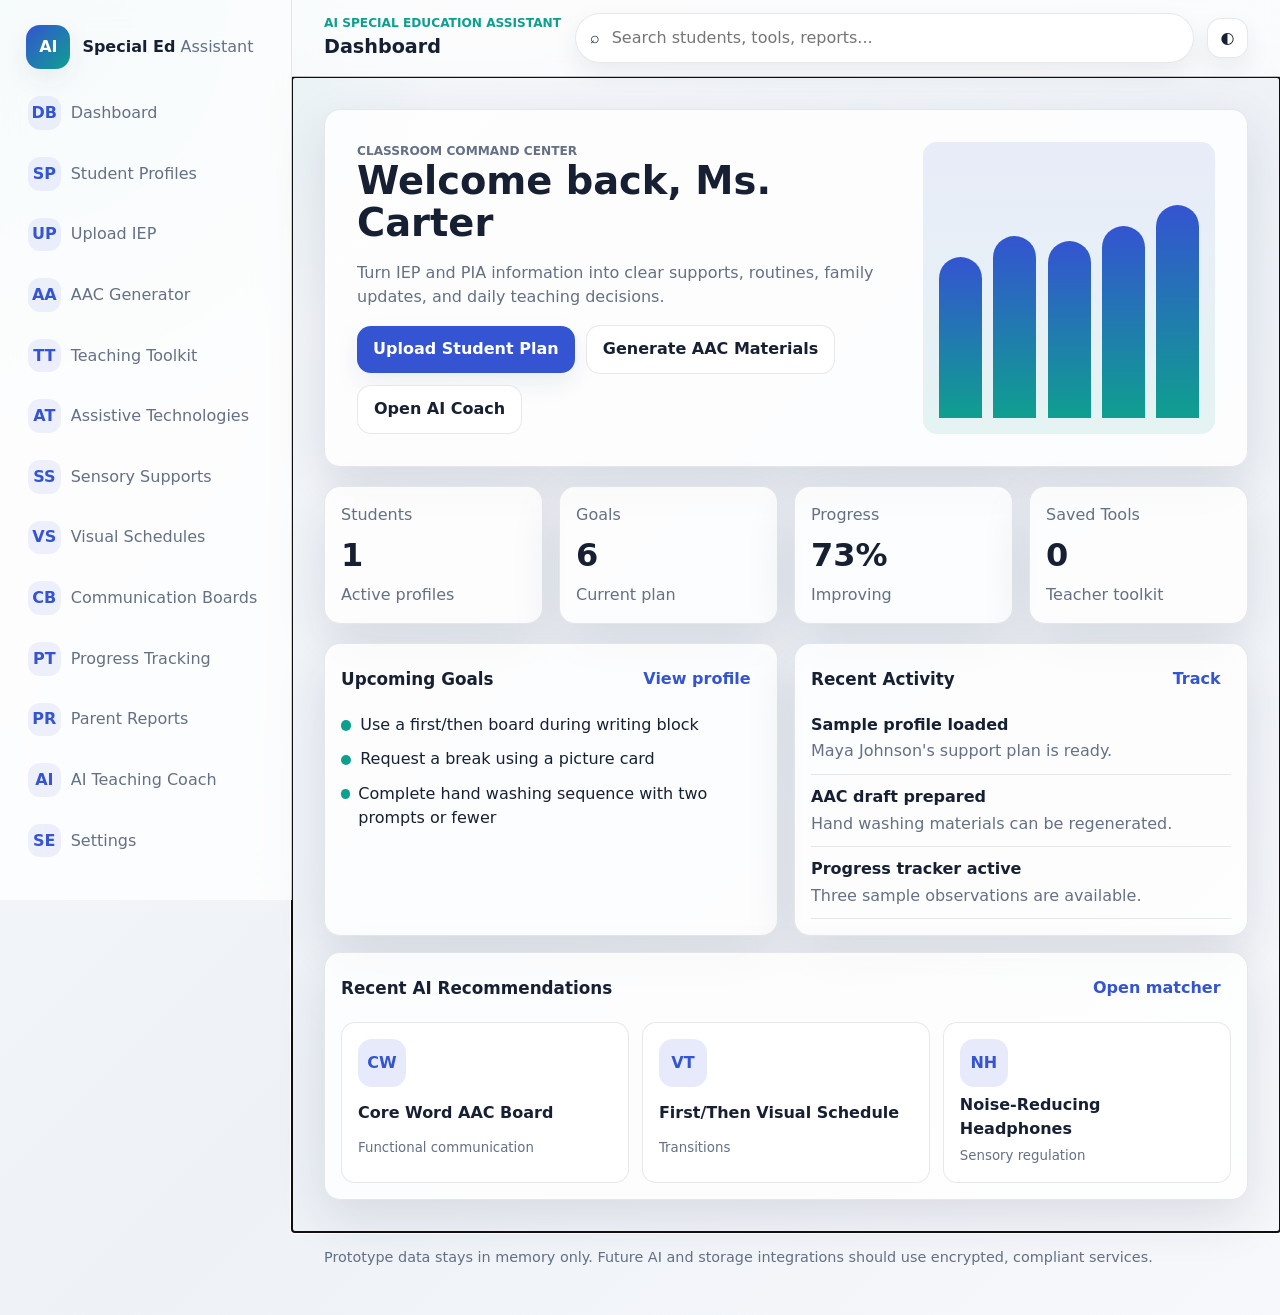
==== index.html @ 8500d297 "Add AI special education assistant app" ====
<!doctype html>
<html lang="en">
  <head>
    <meta charset="UTF-8" />
    <meta name="viewport" content="width=device-width, initial-scale=1.0" />
    <meta name="description" content="AI-powered special education planning assistant for IEP, AAC, progress, and parent reports." />
    <title>AI Special Education Assistant</title>
    <link rel="stylesheet" href="css/style.css" />
  </head>
  <body>
    <a class="skip-link" href="#mainContent">Skip to content</a>
    <div class="app-shell">
      <aside class="sidebar" id="sidebar" aria-label="Main navigation">
        <div class="sidebar-brand">
          <div class="brand-mark">AI</div>
          <div>
            <strong>Special Ed</strong>
            <span>Assistant</span>
          </div>
        </div>
        <nav class="nav-list" id="navList"></nav>
      </aside>

      <div class="workspace">
        <header class="topbar" role="banner">
          <button class="icon-button menu-toggle" data-action="toggle-sidebar" aria-label="Toggle navigation">☰</button>
          <div class="brand-mark small" aria-hidden="true">AI</div>
          <div class="title-block">
            <p class="eyebrow">AI Special Education Assistant</p>
            <h1 id="pageTitle">Dashboard</h1>
          </div>
          <label class="search-shell" for="globalSearch">
            <span aria-hidden="true">⌕</span>
            <input id="globalSearch" type="search" placeholder="Search students, tools, reports..." autocomplete="off" />
          </label>
          <button class="icon-button" data-action="toggle-theme" aria-label="Toggle dark mode">◐</button>
        </header>

        <main id="mainContent" tabindex="-1">
          <div id="searchResults" class="search-results hidden" role="region" aria-live="polite"></div>
          <section id="viewRoot" class="view-root" aria-live="polite"></section>
        </main>

        <footer class="app-footer">
          <p>Prototype data stays in memory only. Future AI and storage integrations should use encrypted, compliant services.</p>
        </footer>
      </div>
    </div>

    <div class="toast-region" id="toastRegion" aria-live="polite" aria-atomic="true"></div>
    <div class="modal-backdrop hidden" id="modalBackdrop" role="presentation">
      <section class="modal" role="dialog" aria-modal="true" aria-labelledby="modalTitle">
        <button class="icon-button modal-close" data-action="close-modal" aria-label="Close modal">×</button>
        <p class="eyebrow" id="modalEyebrow">Details</p>
        <h2 id="modalTitle">Details</h2>
        <div id="modalBody"></div>
      </section>
    </div>

    <template id="loadingTemplate">
      <div class="loading-state">
        <span class="spinner" aria-hidden="true"></span>
        <strong>Reviewing the plan...</strong>
        <p>Extracting goals, supports, and classroom recommendations.</p>
      </div>
    </template>

    <script type="module" src="js/app.js"></script>
  </body>
</html>
---- css/style.css ----
:root {
  color-scheme: light;
  --bg: #f7f8fb;
  --surface: rgba(255, 255, 255, 0.82);
  --surface-strong: #ffffff;
  --text: #172033;
  --muted: #647084;
  --line: rgba(23, 32, 51, 0.1);
  --primary: #3454d1;
  --primary-strong: #253ba8;
  --accent: #0f9f8f;
  --warning: #b56a00;
  --success: #178253;
  --shadow: 0 18px 50px rgba(31, 45, 75, 0.12);
  --shadow-soft: 0 10px 24px rgba(31, 45, 75, 0.08);
  --radius: 16px;
  --font-scale: 1;
}

[data-theme="dark"] {
  color-scheme: dark;
  --bg: #10131a;
  --surface: rgba(27, 32, 43, 0.78);
  --surface-strong: #191f2a;
  --text: #f4f7fb;
  --muted: #a9b3c5;
  --line: rgba(255, 255, 255, 0.12);
  --primary: #8da2ff;
  --primary-strong: #b8c4ff;
  --accent: #47d2bd;
  --warning: #ffc266;
  --success: #6fe0a7;
  --shadow: 0 18px 50px rgba(0, 0, 0, 0.36);
  --shadow-soft: 0 10px 24px rgba(0, 0, 0, 0.28);
}

* {
  box-sizing: border-box;
}

html {
  scroll-behavior: smooth;
}

body {
  margin: 0;
  background:
    radial-gradient(circle at top left, rgba(15, 159, 143, 0.14), transparent 28rem),
    linear-gradient(135deg, var(--bg), #eef2f7 55%, var(--bg));
  color: var(--text);
  font-family: Inter, ui-sans-serif, system-ui, -apple-system, BlinkMacSystemFont, "Segoe UI", sans-serif;
  font-size: calc(16px * var(--font-scale));
  line-height: 1.5;
  min-height: 100vh;
}

[data-theme="dark"] body,
body[data-theme="dark"] {
  background:
    radial-gradient(circle at top left, rgba(71, 210, 189, 0.12), transparent 28rem),
    linear-gradient(135deg, #10131a, #171c25 58%, #0f1218);
}

button,
input,
select,
textarea {
  font: inherit;
}

button {
  cursor: pointer;
}

button:focus-visible,
input:focus-visible,
select:focus-visible,
textarea:focus-visible,
a:focus-visible {
  outline: 3px solid color-mix(in srgb, var(--primary) 55%, white);
  outline-offset: 3px;
}

.skip-link {
  position: fixed;
  left: 1rem;
  top: -5rem;
  z-index: 1000;
  background: var(--surface-strong);
  color: var(--text);
  padding: 0.7rem 1rem;
  border-radius: 999px;
}

.skip-link:focus {
  top: 1rem;
}

.app-shell {
  display: grid;
  grid-template-columns: 292px minmax(0, 1fr);
  min-height: 100vh;
}

.sidebar {
  position: sticky;
  top: 0;
  height: 100vh;
  padding: 1rem;
  border-right: 1px solid var(--line);
  background: color-mix(in srgb, var(--surface-strong) 78%, transparent);
  backdrop-filter: blur(18px);
  overflow-y: auto;
}

.sidebar-brand,
.topbar,
.card-header,
.filter-grid,
.profile-top,
.hero-actions,
.toolbar,
.row,
.form-row,
.mood-picker,
.report-actions {
  display: flex;
  align-items: center;
}

.sidebar-brand {
  gap: 0.75rem;
  padding: 0.55rem 0.65rem 1rem;
}

.sidebar-brand span,
.activity-list span,
.tool-card small,
.mini-tool small {
  color: var(--muted);
}

.brand-mark {
  display: grid;
  place-items: center;
  width: 2.75rem;
  height: 2.75rem;
  border-radius: 14px;
  background: linear-gradient(135deg, var(--primary), var(--accent));
  color: #fff;
  font-weight: 800;
  box-shadow: var(--shadow-soft);
}

.brand-mark.small {
  display: none;
}

.nav-list {
  display: grid;
  gap: 0.25rem;
}

.nav-button {
  display: grid;
  grid-template-columns: 2.1rem 1fr;
  align-items: center;
  gap: 0.6rem;
  width: 100%;
  border: 0;
  border-radius: 14px;
  padding: 0.72rem;
  color: var(--muted);
  background: transparent;
  text-align: left;
  transition: 180ms ease;
}

.nav-button span:first-child {
  display: grid;
  place-items: center;
  width: 2.1rem;
  height: 2.1rem;
  border-radius: 12px;
  background: color-mix(in srgb, var(--primary) 8%, transparent);
  color: var(--primary);
  font-weight: 800;
}

.nav-button:hover,
.nav-button.active {
  background: color-mix(in srgb, var(--primary) 10%, transparent);
  color: var(--text);
}

.workspace {
  min-width: 0;
}

.topbar {
  position: sticky;
  top: 0;
  z-index: 10;
  gap: 0.85rem;
  min-height: 76px;
  padding: 0.8rem clamp(1rem, 3vw, 2rem);
  background: color-mix(in srgb, var(--surface) 85%, transparent);
  border-bottom: 1px solid var(--line);
  backdrop-filter: blur(18px);
}

.title-block {
  min-width: 12rem;
}

.eyebrow {
  margin: 0;
  color: var(--accent);
  font-size: 0.76rem;
  font-weight: 800;
  text-transform: uppercase;
  letter-spacing: 0;
}

h1,
h2,
h3,
p {
  overflow-wrap: anywhere;
}

h1 {
  margin: 0;
  font-size: 1.2rem;
}

h2 {
  margin: 0 0 0.55rem;
  font-size: clamp(1.75rem, 3vw, 2.75rem);
  line-height: 1.1;
}

h3 {
  margin: 0;
  font-size: 1.05rem;
}

.search-shell {
  flex: 1;
  display: grid;
  grid-template-columns: auto 1fr;
  align-items: center;
  gap: 0.6rem;
  min-width: 12rem;
  max-width: 48rem;
  padding: 0.7rem 0.9rem;
  border: 1px solid var(--line);
  border-radius: 999px;
  background: var(--surface-strong);
  box-shadow: var(--shadow-soft);
}

.search-shell input {
  border: 0;
  outline: 0;
  background: transparent;
  color: var(--text);
  min-width: 0;
}

.icon-button {
  display: grid;
  place-items: center;
  width: 2.55rem;
  height: 2.55rem;
  border: 1px solid var(--line);
  border-radius: 14px;
  background: var(--surface-strong);
  color: var(--text);
  box-shadow: var(--shadow-soft);
}

.menu-toggle {
  display: none;
}

main {
  padding: clamp(1rem, 3vw, 2rem);
}

.view-root {
  display: grid;
  gap: 1.2rem;
}

.hero-panel,
.glass-card,
.stat-card,
.tool-card,
.profile-card,
.material-card,
.chat-shell,
.settings-panel,
.search-results,
.modal {
  border: 1px solid var(--line);
  border-radius: var(--radius);
  background: var(--surface);
  box-shadow: var(--shadow);
  backdrop-filter: blur(16px);
}

.hero-panel {
  display: grid;
  grid-template-columns: minmax(0, 1.5fr) minmax(16rem, 0.8fr);
  gap: 1.2rem;
  padding: clamp(1.25rem, 3vw, 2rem);
}

.hero-panel p {
  max-width: 60ch;
  color: var(--muted);
}

.hero-actions,
.toolbar,
.report-actions {
  flex-wrap: wrap;
  gap: 0.7rem;
}

.primary-button,
.secondary-button,
.text-button,
.danger-button {
  border: 0;
  border-radius: 14px;
  padding: 0.72rem 1rem;
  font-weight: 800;
  transition: transform 180ms ease, box-shadow 180ms ease, background 180ms ease;
}

.primary-button {
  background: var(--primary);
  color: #fff;
  box-shadow: var(--shadow-soft);
}

.secondary-button {
  border: 1px solid var(--line);
  background: var(--surface-strong);
  color: var(--text);
}

.text-button {
  padding: 0.45rem 0.65rem;
  background: transparent;
  color: var(--primary);
}

.danger-button {
  background: #fff0f0;
  color: #a32020;
}

.primary-button:hover,
.secondary-button:hover,
.text-button:hover,
.danger-button:hover,
.tool-card:hover,
.profile-card:hover,
.mini-tool:hover {
  transform: translateY(-2px);
}

.weekly-chart {
  display: flex;
  align-items: end;
  gap: 0.7rem;
  min-height: 12rem;
  padding: 1rem;
  border-radius: 14px;
  background: linear-gradient(180deg, color-mix(in srgb, var(--primary) 10%, transparent), color-mix(in srgb, var(--accent) 10%, transparent));
}

.weekly-chart span {
  flex: 1;
  min-width: 1.6rem;
  border-radius: 999px 999px 8px 8px;
  background: linear-gradient(180deg, var(--primary), var(--accent));
  animation: rise 700ms ease both;
}

.stats-grid,
.dashboard-grid,
.profile-grid,
.tools-grid,
.materials-grid,
.settings-grid {
  display: grid;
  gap: 1rem;
}

.stats-grid {
  grid-template-columns: repeat(4, minmax(0, 1fr));
}

.dashboard-grid {
  grid-template-columns: repeat(2, minmax(0, 1fr));
}

.wide-card {
  grid-column: 1 / -1;
}

.stat-card,
.glass-card,
.tool-card,
.profile-card,
.material-card,
.settings-panel {
  padding: 1rem;
}

.stat-card p,
.stat-card span {
  margin: 0;
  color: var(--muted);
}

.stat-card strong {
  display: block;
  margin: 0.25rem 0;
  font-size: 2rem;
}

.card-header {
  justify-content: space-between;
  gap: 1rem;
  margin-bottom: 0.9rem;
}

.clean-list,
.activity-list {
  display: grid;
  gap: 0.65rem;
  padding: 0;
  margin: 0;
  list-style: none;
}

.clean-list li {
  display: flex;
  gap: 0.55rem;
  align-items: flex-start;
}

.status-dot {
  width: 0.65rem;
  height: 0.65rem;
  border-radius: 999px;
  margin-top: 0.45rem;
  background: var(--accent);
}

.activity-list li {
  display: grid;
  gap: 0.15rem;
  padding-bottom: 0.65rem;
  border-bottom: 1px solid var(--line);
}

.recommendation-row {
  display: grid;
  grid-template-columns: repeat(3, minmax(0, 1fr));
  gap: 0.8rem;
}

.mini-tool {
  display: grid;
  gap: 0.35rem;
  min-height: 8.5rem;
  border: 1px solid var(--line);
  border-radius: 14px;
  padding: 1rem;
  background: var(--surface-strong);
  color: var(--text);
  text-align: left;
  transition: 180ms ease;
}

.mini-tool span,
.tool-image {
  display: grid;
  place-items: center;
  width: 3rem;
  height: 3rem;
  border-radius: 14px;
  background: color-mix(in srgb, var(--primary) 12%, transparent);
  color: var(--primary);
  font-weight: 900;
}

.profile-top {
  gap: 1rem;
  align-items: flex-start;
}

.avatar {
  display: grid;
  place-items: center;
  width: 5.5rem;
  aspect-ratio: 1;
  flex: 0 0 auto;
  border-radius: 22px;
  color: #fff;
  font-size: 2rem;
  font-weight: 900;
}

.profile-grid {
  grid-template-columns: repeat(3, minmax(0, 1fr));
}

.profile-card {
  min-height: 10rem;
}

.timeline {
  display: grid;
  gap: 0.8rem;
  position: relative;
}

.timeline-item {
  display: grid;
  grid-template-columns: 1rem 1fr;
  gap: 0.8rem;
}

.timeline-item::before {
  content: "";
  width: 0.8rem;
  height: 0.8rem;
  margin-top: 0.35rem;
  border-radius: 50%;
  background: var(--primary);
}

.upload-zone {
  display: grid;
  place-items: center;
  min-height: 13rem;
  border: 2px dashed color-mix(in srgb, var(--primary) 38%, var(--line));
  border-radius: var(--radius);
  background: color-mix(in srgb, var(--primary) 6%, transparent);
  text-align: center;
  padding: 1.5rem;
  transition: 180ms ease;
}

.upload-zone.drag-over {
  background: color-mix(in srgb, var(--accent) 14%, transparent);
  transform: scale(1.01);
}

.form-grid,
.filter-grid {
  display: grid;
  grid-template-columns: repeat(3, minmax(0, 1fr));
  gap: 0.8rem;
}

.field {
  display: grid;
  gap: 0.35rem;
}

.field span,
.field label {
  color: var(--muted);
  font-size: 0.88rem;
  font-weight: 700;
}

.field input,
.field select,
.field textarea {
  width: 100%;
  border: 1px solid var(--line);
  border-radius: 14px;
  padding: 0.75rem 0.85rem;
  background: var(--surface-strong);
  color: var(--text);
}

textarea {
  min-height: 9rem;
  resize: vertical;
}

.tools-grid {
  grid-template-columns: repeat(3, minmax(0, 1fr));
}

.tool-card {
  display: grid;
  gap: 0.8rem;
  transition: 180ms ease;
}

.tool-meta,
.badge-row {
  display: flex;
  flex-wrap: wrap;
  gap: 0.45rem;
}

.badge {
  display: inline-flex;
  align-items: center;
  min-height: 1.8rem;
  border-radius: 999px;
  padding: 0.25rem 0.6rem;
  background: color-mix(in srgb, var(--accent) 12%, transparent);
  color: var(--text);
  font-size: 0.82rem;
  font-weight: 800;
}

.materials-grid {
  grid-template-columns: repeat(2, minmax(0, 1fr));
}

.material-card {
  display: grid;
  gap: 0.7rem;
}

.board-grid {
  display: grid;
  grid-template-columns: repeat(3, 1fr);
  gap: 0.55rem;
}

.board-cell {
  display: grid;
  place-items: center;
  min-height: 4rem;
  border: 1px solid var(--line);
  border-radius: 14px;
  background: var(--surface-strong);
  text-align: center;
  font-weight: 800;
}

.chat-shell {
  display: grid;
  grid-template-rows: auto minmax(22rem, 52vh) auto;
  overflow: hidden;
}

.suggestions {
  display: flex;
  gap: 0.55rem;
  flex-wrap: wrap;
  padding: 1rem;
  border-bottom: 1px solid var(--line);
}

.chat-log {
  display: grid;
  align-content: start;
  gap: 1rem;
  padding: 1rem;
  overflow-y: auto;
}

.message {
  display: grid;
  grid-template-columns: 2.4rem minmax(0, 1fr);
  gap: 0.7rem;
  max-width: 74ch;
}

.message.teacher {
  justify-self: end;
}

.message-bubble {
  padding: 0.85rem 1rem;
  border-radius: 16px;
  background: var(--surface-strong);
  border: 1px solid var(--line);
}

.message.teacher .message-bubble {
  background: var(--primary);
  color: #fff;
}

.message time {
  display: block;
  margin-top: 0.35rem;
  color: var(--muted);
  font-size: 0.75rem;
}

.chat-form {
  display: grid;
  grid-template-columns: 1fr auto;
  gap: 0.7rem;
  padding: 1rem;
  border-top: 1px solid var(--line);
}

.progress-layout {
  display: grid;
  grid-template-columns: minmax(19rem, 0.8fr) minmax(0, 1.2fr);
  gap: 1rem;
}

.slider-row {
  display: grid;
  grid-template-columns: 1fr auto;
  align-items: center;
  gap: 0.7rem;
}

.slider-row output {
  min-width: 3rem;
  text-align: right;
  font-weight: 800;
}

.mood-picker {
  gap: 0.45rem;
  flex-wrap: wrap;
}

.mood-button {
  border: 1px solid var(--line);
  border-radius: 999px;
  padding: 0.5rem 0.7rem;
  background: var(--surface-strong);
  color: var(--text);
}

.mood-button.active {
  background: var(--primary);
  color: #fff;
}

.progress-bar {
  height: 0.85rem;
  border-radius: 999px;
  background: color-mix(in srgb, var(--muted) 18%, transparent);
  overflow: hidden;
}

.progress-bar span {
  display: block;
  height: 100%;
  border-radius: inherit;
  background: linear-gradient(90deg, var(--primary), var(--accent));
}

.settings-grid {
  grid-template-columns: repeat(2, minmax(0, 1fr));
}

.toggle {
  display: flex;
  align-items: center;
  justify-content: space-between;
  gap: 1rem;
}

.toggle input {
  width: 1.25rem;
  height: 1.25rem;
}

.search-results {
  position: sticky;
  top: 88px;
  z-index: 9;
  display: grid;
  gap: 0.5rem;
  margin-bottom: 1rem;
  padding: 1rem;
}

.search-result {
  border: 1px solid var(--line);
  border-radius: 14px;
  padding: 0.7rem;
  background: var(--surface-strong);
  color: var(--text);
  text-align: left;
}

.modal-backdrop {
  position: fixed;
  inset: 0;
  z-index: 50;
  display: grid;
  place-items: center;
  padding: 1rem;
  background: rgba(10, 14, 22, 0.52);
}

.modal {
  width: min(46rem, 100%);
  max-height: min(84vh, 48rem);
  overflow-y: auto;
  padding: 1.25rem;
  position: relative;
}

.modal-close {
  position: absolute;
  right: 1rem;
  top: 1rem;
}

.toast-region {
  position: fixed;
  right: 1rem;
  bottom: 1rem;
  z-index: 70;
  display: grid;
  gap: 0.6rem;
}

.toast {
  padding: 0.8rem 1rem;
  border-radius: 14px;
  background: var(--surface-strong);
  border: 1px solid var(--line);
  box-shadow: var(--shadow);
}

.loading-state {
  display: grid;
  place-items: center;
  gap: 0.65rem;
  min-height: 16rem;
  text-align: center;
}

.spinner {
  width: 3rem;
  height: 3rem;
  border-radius: 50%;
  border: 4px solid color-mix(in srgb, var(--primary) 20%, transparent);
  border-top-color: var(--primary);
  animation: spin 800ms linear infinite;
}

.hidden {
  display: none !important;
}

.fade-in {
  animation: fadeIn 320ms ease both;
}

.slide-up {
  animation: slideUp 360ms ease both;
}

.app-footer {
  padding: 0 2rem 2rem;
  color: var(--muted);
  font-size: 0.9rem;
}

@keyframes spin {
  to {
    transform: rotate(360deg);
  }
}

@keyframes fadeIn {
  from {
    opacity: 0;
  }
}

@keyframes slideUp {
  from {
    opacity: 0;
    transform: translateY(14px);
  }
}

@keyframes rise {
  from {
    height: 10%;
  }
}

@media (max-width: 1100px) {
  .app-shell {
    grid-template-columns: 1fr;
  }

  .sidebar {
    position: fixed;
    inset: 0 auto 0 0;
    z-index: 40;
    width: min(88vw, 292px);
    transform: translateX(-104%);
    transition: 220ms ease;
  }

  .sidebar.open {
    transform: translateX(0);
  }

  .menu-toggle,
  .brand-mark.small {
    display: grid;
  }

  .stats-grid,
  .tools-grid,
  .profile-grid,
  .progress-layout,
  .settings-grid {
    grid-template-columns: repeat(2, minmax(0, 1fr));
  }
}

@media (max-width: 760px) {
  .topbar {
    display: grid;
    grid-template-columns: auto auto 1fr auto;
  }

  .search-shell {
    grid-column: 1 / -1;
    max-width: none;
  }

  .hero-panel,
  .dashboard-grid,
  .stats-grid,
  .recommendation-row,
  .profile-grid,
  .tools-grid,
  .materials-grid,
  .form-grid,
  .filter-grid,
  .progress-layout,
  .settings-grid {
    grid-template-columns: 1fr;
  }

  .chat-form {
    grid-template-columns: 1fr;
  }
}
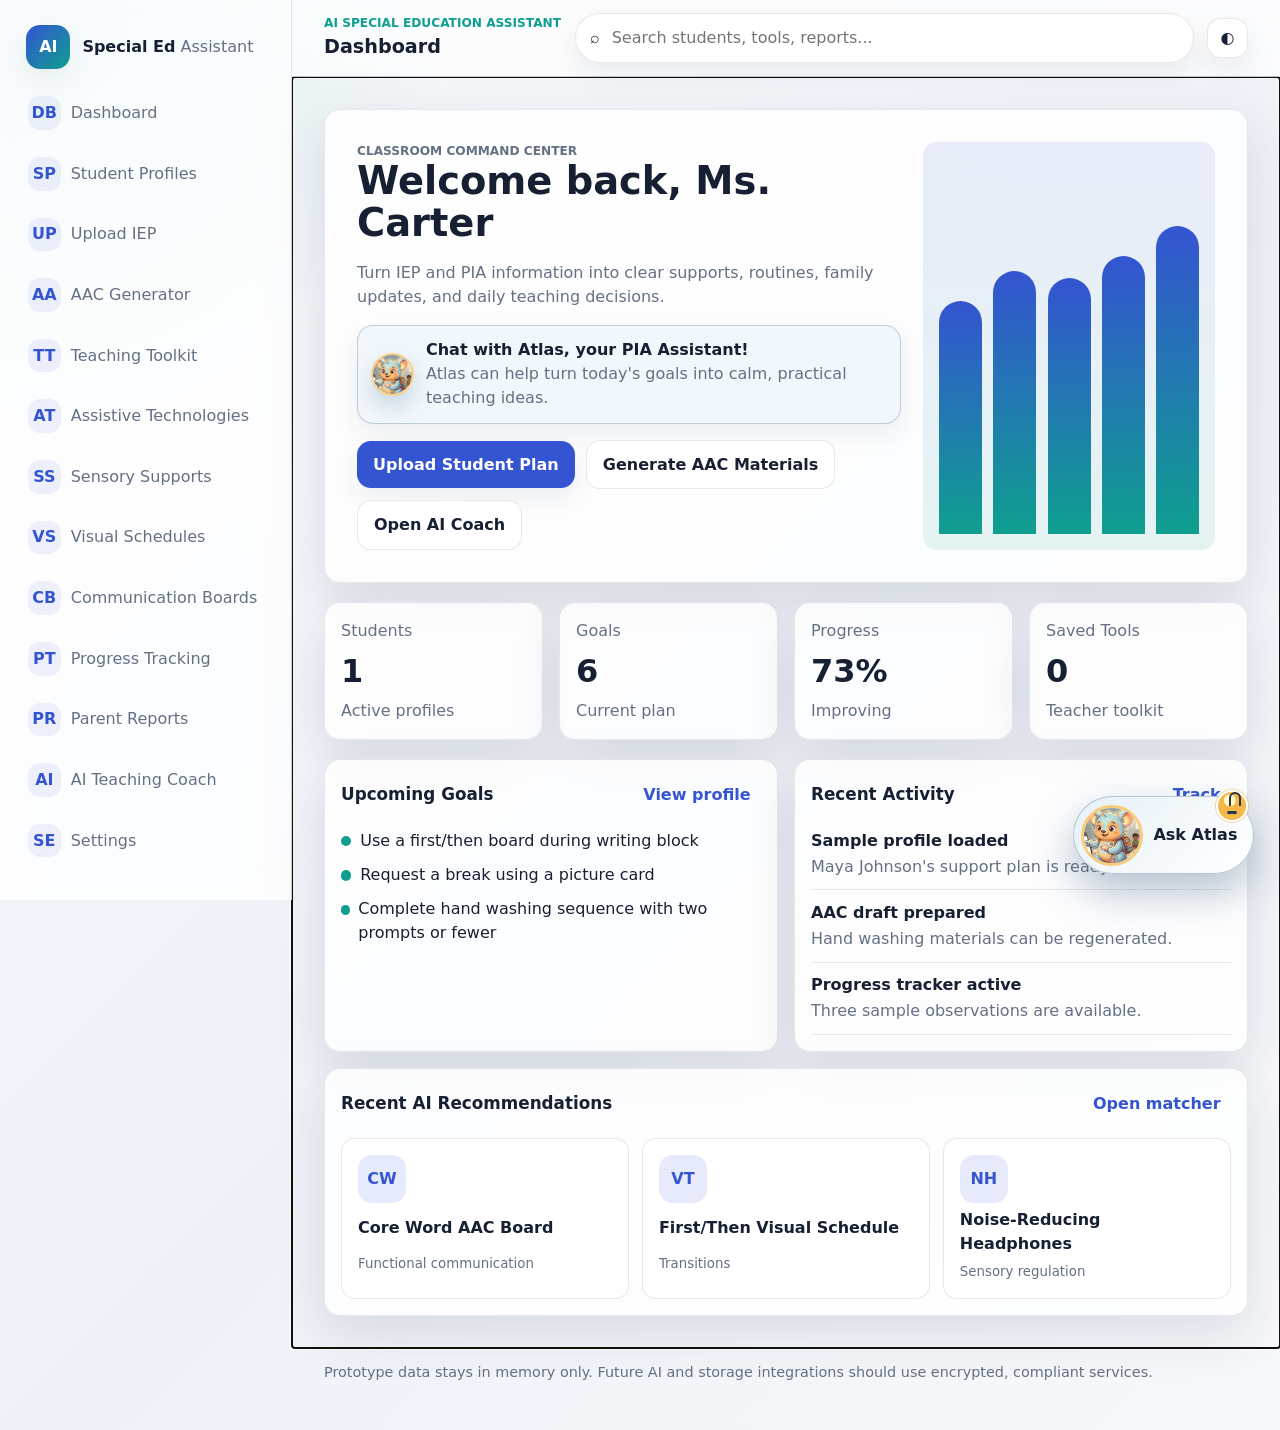
==== commit b3e6dce0: "Add floating Atlas chatbot launcher" ====
--- a/index.html
+++ b/index.html
@@ -47,6 +47,12 @@
       </div>
     </div>
 
+    <button class="atlas-launcher" data-route="coach" aria-label="Open Atlas AI chatbot">
+      <img src="assets/images/atlas-mascot-thumb.png" alt="" />
+      <span>Ask Atlas</span>
+      <span class="atlas-launcher-light" aria-hidden="true">idea</span>
+    </button>
+
     <div class="toast-region" id="toastRegion" aria-live="polite" aria-atomic="true"></div>
     <div class="modal-backdrop hidden" id="modalBackdrop" role="presentation">
       <section class="modal" role="dialog" aria-modal="true" aria-labelledby="modalTitle">
--- a/css/style.css
+++ b/css/style.css
@@ -9,6 +9,11 @@
   --primary: #3454d1;
   --primary-strong: #253ba8;
   --accent: #0f9f8f;
+  --atlas-blue: #b9d5e8;
+  --atlas-blue-strong: #5f8fb0;
+  --atlas-peach: #f6b27d;
+  --atlas-gold: #f5b84b;
+  --atlas-ink: #26384a;
   --warning: #b56a00;
   --success: #178253;
   --shadow: 0 18px 50px rgba(31, 45, 75, 0.12);
@@ -28,6 +33,11 @@
   --primary: #8da2ff;
   --primary-strong: #b8c4ff;
   --accent: #47d2bd;
+  --atlas-blue: #8fb4d0;
+  --atlas-blue-strong: #c5def0;
+  --atlas-peach: #ffc08e;
+  --atlas-gold: #ffd36b;
+  --atlas-ink: #172033;
   --warning: #ffc266;
   --success: #6fe0a7;
   --shadow: 0 18px 50px rgba(0, 0, 0, 0.36);
@@ -329,6 +339,29 @@
   gap: 0.7rem;
 }
 
+.atlas-dashboard-callout {
+  display: grid;
+  grid-template-columns: auto minmax(0, 1fr);
+  align-items: center;
+  gap: 0.75rem;
+  width: min(100%, 34rem);
+  margin: 1rem 0;
+  padding: 0.8rem;
+  border: 1px solid color-mix(in srgb, var(--atlas-blue-strong) 25%, var(--line));
+  border-radius: 16px;
+  background: color-mix(in srgb, var(--atlas-blue) 18%, var(--surface-strong));
+  box-shadow: var(--shadow-soft);
+}
+
+.atlas-dashboard-callout strong,
+.atlas-dashboard-callout span {
+  display: block;
+}
+
+.atlas-dashboard-callout span {
+  color: var(--muted);
+}
+
 .primary-button,
 .secondary-button,
 .text-button,
@@ -656,8 +689,31 @@
 
 .chat-shell {
   display: grid;
-  grid-template-rows: auto minmax(22rem, 52vh) auto;
+  grid-template-rows: auto auto minmax(22rem, 52vh) auto;
   overflow: hidden;
+}
+
+.atlas-welcome {
+  display: grid;
+  grid-template-columns: auto minmax(0, 1fr);
+  gap: 1rem;
+  align-items: center;
+  padding: 1rem;
+  border-bottom: 1px solid color-mix(in srgb, var(--atlas-blue-strong) 24%, var(--line));
+  background:
+    linear-gradient(135deg, color-mix(in srgb, var(--atlas-blue) 34%, transparent), transparent 58%),
+    color-mix(in srgb, var(--surface-strong) 76%, transparent);
+}
+
+.atlas-welcome h2 {
+  margin-bottom: 0.25rem;
+  font-size: clamp(1.45rem, 2.4vw, 2.1rem);
+}
+
+.atlas-welcome p:last-child {
+  margin: 0;
+  max-width: 68ch;
+  color: var(--muted);
 }
 
 .suggestions {
@@ -665,7 +721,8 @@
   gap: 0.55rem;
   flex-wrap: wrap;
   padding: 1rem;
-  border-bottom: 1px solid var(--line);
+  border-bottom: 1px solid color-mix(in srgb, var(--atlas-blue-strong) 20%, var(--line));
+  background: color-mix(in srgb, var(--atlas-blue) 7%, transparent);
 }
 
 .chat-log {
@@ -694,6 +751,13 @@
   border: 1px solid var(--line);
 }
 
+.atlas-bubble {
+  background:
+    linear-gradient(135deg, color-mix(in srgb, var(--atlas-blue) 26%, var(--surface-strong)), var(--surface-strong));
+  border-color: color-mix(in srgb, var(--atlas-blue-strong) 30%, var(--line));
+  box-shadow: 0 10px 24px color-mix(in srgb, var(--atlas-blue-strong) 14%, transparent);
+}
+
 .message.teacher .message-bubble {
   background: var(--primary);
   color: #fff;
@@ -704,6 +768,41 @@
   margin-top: 0.35rem;
   color: var(--muted);
   font-size: 0.75rem;
+}
+
+.message.teacher time {
+  color: rgba(255, 255, 255, 0.78);
+}
+
+.teacher-avatar {
+  width: 2.4rem;
+  border-radius: 12px;
+  background: var(--primary);
+}
+
+.atlas-avatar {
+  position: relative;
+  display: grid;
+  place-items: center;
+  width: 2.7rem;
+  aspect-ratio: 1;
+  flex: 0 0 auto;
+  border-radius: 50%;
+  background: color-mix(in srgb, var(--atlas-blue) 28%, var(--surface-strong));
+  border: 2px solid color-mix(in srgb, var(--atlas-gold) 64%, var(--surface-strong));
+  box-shadow: 0 0.65rem 1.3rem color-mix(in srgb, var(--atlas-blue-strong) 30%, transparent);
+  overflow: hidden;
+}
+
+.atlas-avatar-large {
+  width: clamp(4.4rem, 9vw, 6.4rem);
+}
+
+.atlas-avatar img {
+  width: 100%;
+  height: 100%;
+  object-fit: cover;
+  object-position: 52% 34%;
 }
 
 .chat-form {
@@ -831,6 +930,80 @@
   z-index: 70;
   display: grid;
   gap: 0.6rem;
+}
+
+.atlas-launcher {
+  position: fixed;
+  right: clamp(1rem, 3vw, 1.6rem);
+  bottom: clamp(1rem, 3vw, 1.6rem);
+  z-index: 65;
+  display: grid;
+  grid-template-columns: auto auto;
+  align-items: center;
+  gap: 0.65rem;
+  min-height: 4.75rem;
+  max-width: min(19rem, calc(100vw - 2rem));
+  border: 1px solid color-mix(in srgb, var(--atlas-blue-strong) 34%, var(--line));
+  border-radius: 999px;
+  padding: 0.45rem 1rem 0.45rem 0.45rem;
+  background:
+    linear-gradient(135deg, color-mix(in srgb, var(--atlas-blue) 34%, white), var(--surface-strong));
+  color: var(--text);
+  box-shadow: 0 18px 42px color-mix(in srgb, var(--atlas-blue-strong) 24%, rgba(31, 45, 75, 0.2));
+  transition: transform 180ms ease, box-shadow 180ms ease;
+}
+
+.atlas-launcher:hover {
+  transform: translateY(-4px) scale(1.01);
+  box-shadow: 0 24px 54px color-mix(in srgb, var(--atlas-blue-strong) 32%, rgba(31, 45, 75, 0.24));
+}
+
+.atlas-launcher img {
+  width: 3.85rem;
+  aspect-ratio: 1;
+  border-radius: 50%;
+  object-fit: cover;
+  object-position: 52% 38%;
+  border: 3px solid color-mix(in srgb, var(--atlas-gold) 72%, white);
+}
+
+.atlas-launcher span:not(.atlas-launcher-light) {
+  font-weight: 900;
+  white-space: nowrap;
+}
+
+.atlas-launcher-light {
+  position: absolute;
+  right: 0.35rem;
+  top: -0.45rem;
+  display: grid;
+  place-items: center;
+  width: 2rem;
+  height: 2rem;
+  border-radius: 50%;
+  background: radial-gradient(circle at 42% 30%, #fff8c7 0 22%, var(--atlas-gold) 24% 100%);
+  color: transparent;
+  border: 2px solid var(--surface-strong);
+  box-shadow: 0 0 0 1px color-mix(in srgb, var(--atlas-gold) 55%, transparent);
+}
+
+.atlas-launcher-light::before {
+  content: "";
+  width: 0.55rem;
+  height: 0.75rem;
+  border: 2px solid var(--atlas-ink);
+  border-bottom: 0;
+  border-radius: 999px 999px 0 0;
+}
+
+.atlas-launcher-light::after {
+  content: "";
+  position: absolute;
+  bottom: 0.38rem;
+  width: 0.62rem;
+  height: 0.18rem;
+  border-radius: 999px;
+  background: var(--atlas-ink);
 }
 
 .toast {
@@ -961,4 +1134,24 @@
   .chat-form {
     grid-template-columns: 1fr;
   }
-}
+
+  .atlas-welcome,
+  .atlas-dashboard-callout {
+    grid-template-columns: 1fr;
+    text-align: left;
+  }
+
+  .atlas-launcher {
+    grid-template-columns: 1fr;
+    min-height: 4.25rem;
+    padding: 0.35rem;
+  }
+
+  .atlas-launcher span:not(.atlas-launcher-light) {
+    position: absolute;
+    width: 1px;
+    height: 1px;
+    overflow: hidden;
+    clip: rect(0 0 0 0);
+  }
+}
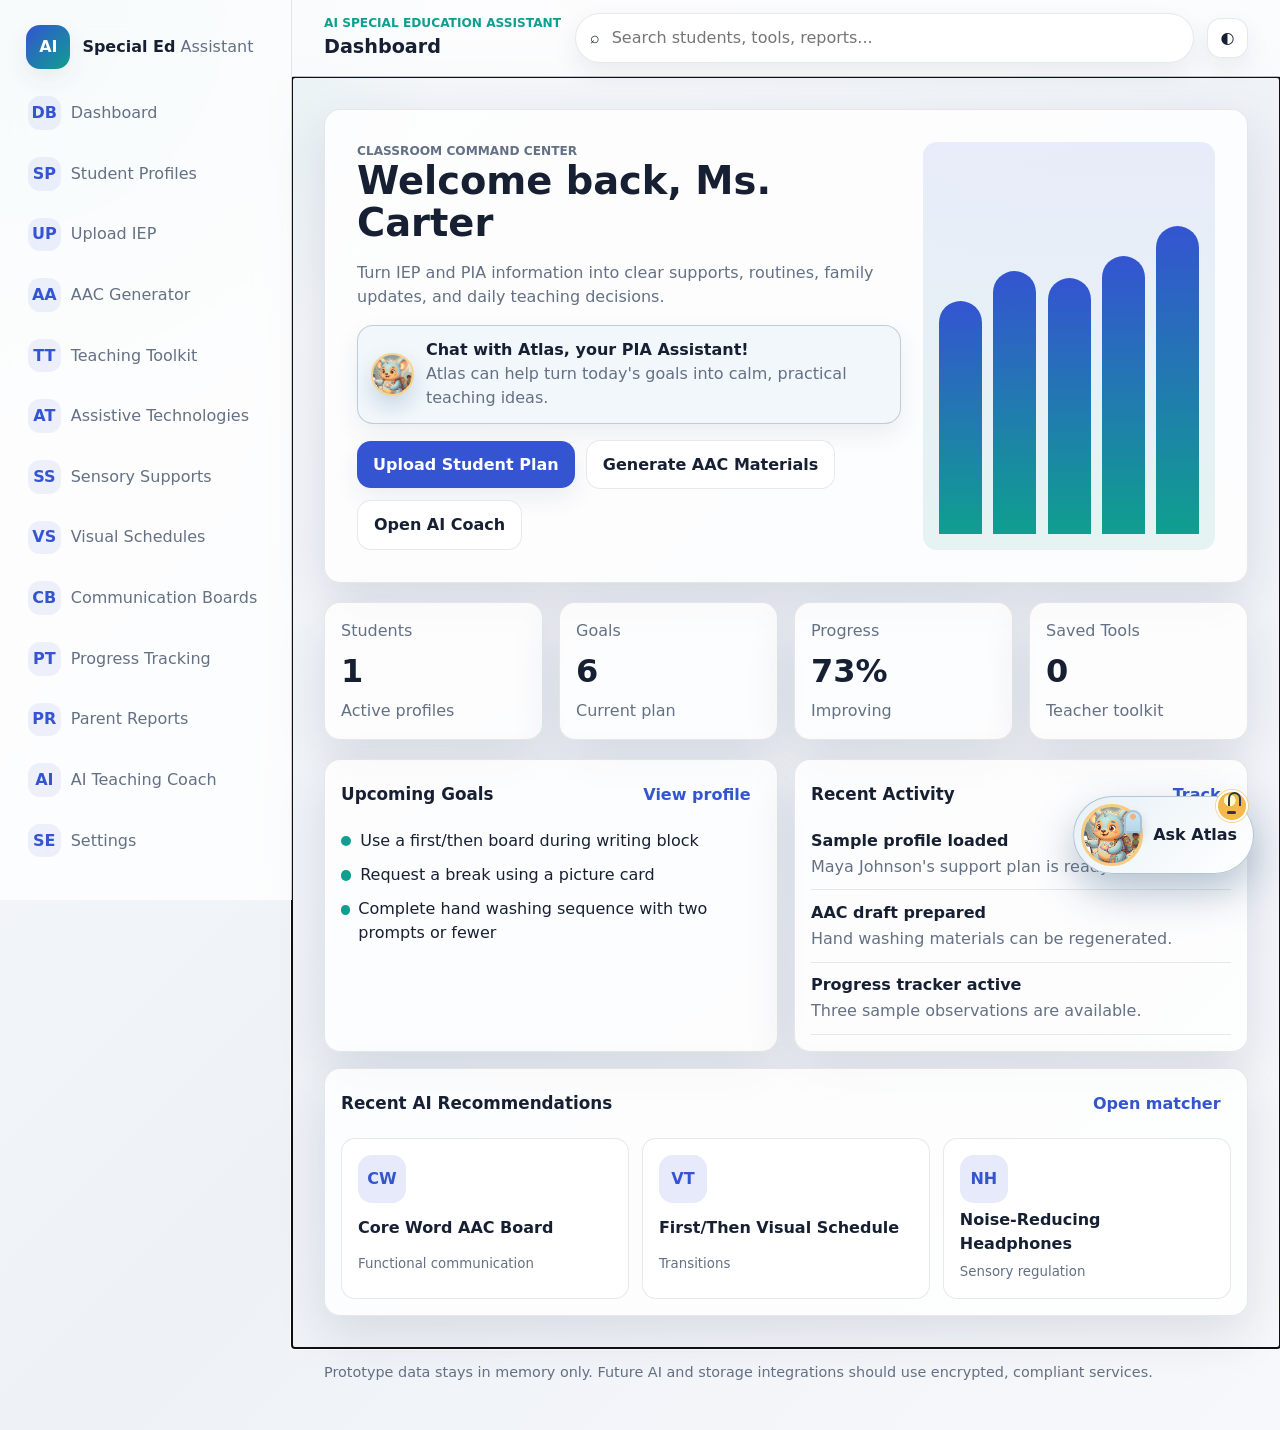
==== commit cf35d32e: "Animate Atlas chatbot launcher" ====
--- a/index.html
+++ b/index.html
@@ -49,6 +49,7 @@
 
     <button class="atlas-launcher" data-route="coach" aria-label="Open Atlas AI chatbot">
       <img src="assets/images/atlas-mascot-thumb.png" alt="" />
+      <span class="atlas-wave-paw" aria-hidden="true"></span>
       <span>Ask Atlas</span>
       <span class="atlas-launcher-light" aria-hidden="true">idea</span>
     </button>
--- a/css/style.css
+++ b/css/style.css
@@ -950,12 +950,23 @@
     linear-gradient(135deg, color-mix(in srgb, var(--atlas-blue) 34%, white), var(--surface-strong));
   color: var(--text);
   box-shadow: 0 18px 42px color-mix(in srgb, var(--atlas-blue-strong) 24%, rgba(31, 45, 75, 0.2));
-  transition: transform 180ms ease, box-shadow 180ms ease;
+  transform-origin: 82% 100%;
+  animation: atlasPopOut 680ms cubic-bezier(0.2, 1.35, 0.35, 1) both, atlasFloat 4.8s ease-in-out 900ms infinite;
+  transition: box-shadow 180ms ease, filter 180ms ease;
 }
 
 .atlas-launcher:hover {
-  transform: translateY(-4px) scale(1.01);
   box-shadow: 0 24px 54px color-mix(in srgb, var(--atlas-blue-strong) 32%, rgba(31, 45, 75, 0.24));
+  filter: saturate(1.05);
+  animation-play-state: paused;
+}
+
+.atlas-launcher:hover img {
+  animation: atlasExcited 850ms ease-in-out infinite;
+}
+
+.atlas-launcher:hover .atlas-wave-paw {
+  animation-duration: 650ms;
 }
 
 .atlas-launcher img {
@@ -965,11 +976,31 @@
   object-fit: cover;
   object-position: 52% 38%;
   border: 3px solid color-mix(in srgb, var(--atlas-gold) 72%, white);
-}
-
-.atlas-launcher span:not(.atlas-launcher-light) {
+  transform-origin: 50% 88%;
+  animation: atlasPeek 5.2s ease-in-out 1.1s infinite;
+  will-change: transform;
+}
+
+.atlas-launcher > span:not(.atlas-launcher-light):not(.atlas-wave-paw) {
   font-weight: 900;
   white-space: nowrap;
+}
+
+.atlas-wave-paw {
+  position: absolute;
+  left: 3.1rem;
+  top: 0.82rem;
+  width: 1.15rem;
+  height: 1.45rem;
+  border-radius: 999px 999px 0.75rem 0.75rem;
+  background:
+    radial-gradient(circle at 50% 24%, var(--atlas-peach) 0 18%, transparent 20%),
+    linear-gradient(180deg, #c8e8f4, var(--atlas-blue));
+  border: 2px solid color-mix(in srgb, var(--atlas-blue-strong) 54%, var(--surface-strong));
+  box-shadow: 0 0.3rem 0.7rem rgba(38, 56, 74, 0.16);
+  transform-origin: 50% 100%;
+  animation: atlasWave 2.2s ease-in-out 1.35s infinite;
+  pointer-events: none;
 }
 
 .atlas-launcher-light {
@@ -985,6 +1016,7 @@
   color: transparent;
   border: 2px solid var(--surface-strong);
   box-shadow: 0 0 0 1px color-mix(in srgb, var(--atlas-gold) 55%, transparent);
+  animation: atlasGlow 1.8s ease-in-out infinite;
 }
 
 .atlas-launcher-light::before {
@@ -1071,6 +1103,99 @@
 @keyframes rise {
   from {
     height: 10%;
+  }
+}
+
+@keyframes atlasPopOut {
+  0% {
+    opacity: 0;
+    transform: translateY(2rem) scale(0.68) rotate(10deg);
+  }
+  62% {
+    opacity: 1;
+    transform: translateY(-0.55rem) scale(1.08) rotate(-3deg);
+  }
+  100% {
+    opacity: 1;
+    transform: translateY(0) scale(1) rotate(0deg);
+  }
+}
+
+@keyframes atlasFloat {
+  0%,
+  100% {
+    transform: translateY(0) rotate(0deg);
+  }
+  45% {
+    transform: translateY(-0.38rem) rotate(-1deg);
+  }
+  72% {
+    transform: translateY(-0.15rem) rotate(1deg);
+  }
+}
+
+@keyframes atlasPeek {
+  0%,
+  72%,
+  100% {
+    transform: translateY(0) rotate(0deg) scale(1);
+  }
+  78% {
+    transform: translateY(-0.16rem) rotate(-4deg) scale(1.04);
+  }
+  86% {
+    transform: translateY(0) rotate(3deg) scale(1.02);
+  }
+}
+
+@keyframes atlasExcited {
+  0%,
+  100% {
+    transform: rotate(-2deg) scale(1.03);
+  }
+  50% {
+    transform: rotate(3deg) scale(1.08);
+  }
+}
+
+@keyframes atlasWave {
+  0%,
+  45%,
+  100% {
+    transform: rotate(-8deg) translateY(0);
+  }
+  55% {
+    transform: rotate(22deg) translateY(-0.08rem);
+  }
+  65% {
+    transform: rotate(-18deg) translateY(0);
+  }
+  75% {
+    transform: rotate(18deg) translateY(-0.06rem);
+  }
+}
+
+@keyframes atlasGlow {
+  0%,
+  100% {
+    box-shadow:
+      0 0 0 1px color-mix(in srgb, var(--atlas-gold) 55%, transparent),
+      0 0 0.4rem color-mix(in srgb, var(--atlas-gold) 40%, transparent);
+  }
+  50% {
+    box-shadow:
+      0 0 0 1px color-mix(in srgb, var(--atlas-gold) 55%, transparent),
+      0 0 1rem color-mix(in srgb, var(--atlas-gold) 72%, transparent);
+  }
+}
+
+@media (prefers-reduced-motion: reduce) {
+  *,
+  *::before,
+  *::after {
+    animation-duration: 0.01ms !important;
+    animation-iteration-count: 1 !important;
+    scroll-behavior: auto !important;
   }
 }
 
@@ -1147,7 +1272,7 @@
     padding: 0.35rem;
   }
 
-  .atlas-launcher span:not(.atlas-launcher-light) {
+  .atlas-launcher > span:not(.atlas-launcher-light):not(.atlas-wave-paw) {
     position: absolute;
     width: 1px;
     height: 1px;
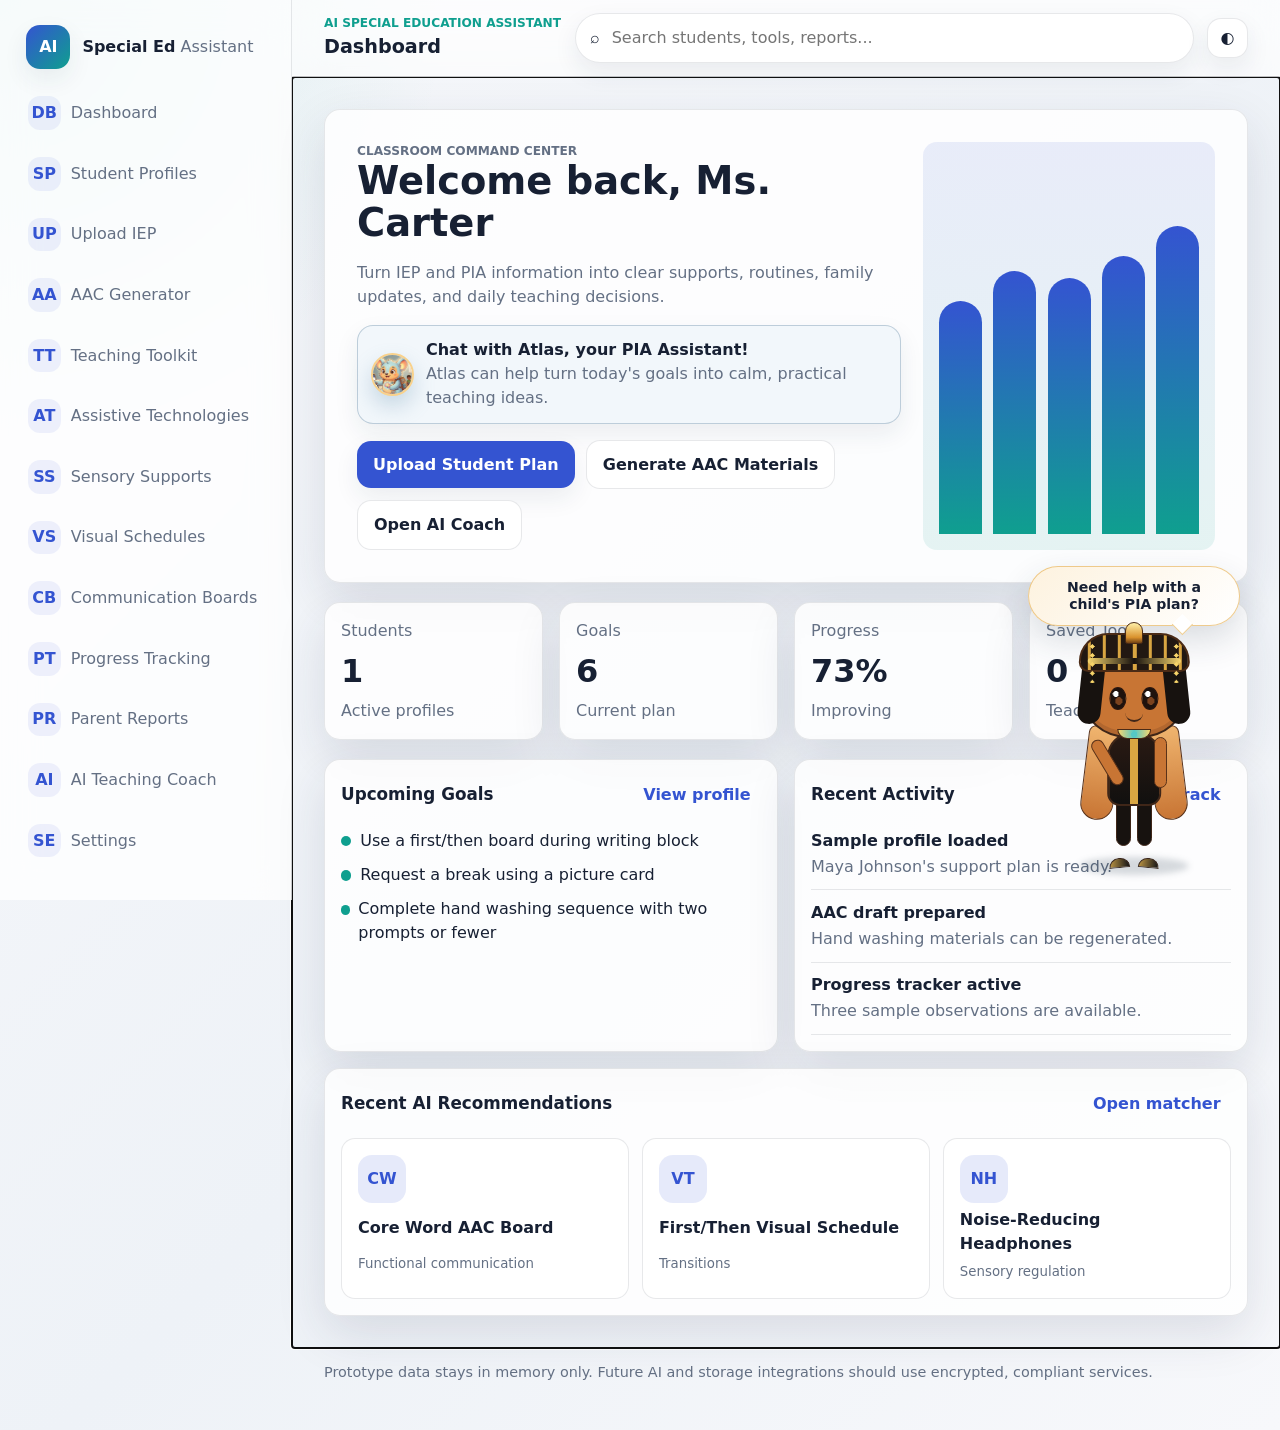
==== commit 29181ea2: "Refactor Atlas into animated standing guide" ====
--- a/index.html
+++ b/index.html
@@ -47,11 +47,35 @@
       </div>
     </div>
 
-    <button class="atlas-launcher" data-route="coach" aria-label="Open Atlas AI chatbot">
-      <img src="assets/images/atlas-mascot-thumb.png" alt="" />
-      <span class="atlas-wave-paw" aria-hidden="true"></span>
-      <span>Ask Atlas</span>
-      <span class="atlas-launcher-light" aria-hidden="true">idea</span>
+    <button class="atlas-guide-widget" data-route="coach" aria-label="Open Atlas AI chatbot">
+      <span class="atlas-speech">Need help with a child's PIA plan?</span>
+      <span class="atlas-stage" aria-hidden="true">
+        <span class="atlas-character">
+          <span class="atlas-cape atlas-cape-left"></span>
+          <span class="atlas-cape atlas-cape-right"></span>
+          <span class="atlas-head">
+            <span class="atlas-headdress">
+              <span class="atlas-crown"></span>
+              <span class="atlas-band"></span>
+              <span class="atlas-beads atlas-beads-left"></span>
+              <span class="atlas-beads atlas-beads-right"></span>
+            </span>
+            <span class="atlas-hair atlas-hair-left"></span>
+            <span class="atlas-hair atlas-hair-right"></span>
+            <span class="atlas-eye atlas-eye-left"></span>
+            <span class="atlas-eye atlas-eye-right"></span>
+            <span class="atlas-smile"></span>
+          </span>
+          <span class="atlas-necklace"></span>
+          <span class="atlas-body"></span>
+          <span class="atlas-arm atlas-arm-left"></span>
+          <span class="atlas-arm atlas-arm-right"></span>
+          <span class="atlas-leg atlas-leg-left"></span>
+          <span class="atlas-leg atlas-leg-right"></span>
+          <span class="atlas-foot atlas-foot-left"></span>
+          <span class="atlas-foot atlas-foot-right"></span>
+        </span>
+      </span>
     </button>
 
     <div class="toast-region" id="toastRegion" aria-live="polite" aria-atomic="true"></div>
--- a/css/style.css
+++ b/css/style.css
@@ -932,110 +932,320 @@
   gap: 0.6rem;
 }
 
-.atlas-launcher {
+.atlas-guide-widget {
   position: fixed;
-  right: clamp(1rem, 3vw, 1.6rem);
-  bottom: clamp(1rem, 3vw, 1.6rem);
+  right: clamp(0.75rem, 2.4vw, 1.6rem);
+  bottom: clamp(0.75rem, 2.4vw, 1.5rem);
   z-index: 65;
   display: grid;
-  grid-template-columns: auto auto;
-  align-items: center;
-  gap: 0.65rem;
-  min-height: 4.75rem;
-  max-width: min(19rem, calc(100vw - 2rem));
-  border: 1px solid color-mix(in srgb, var(--atlas-blue-strong) 34%, var(--line));
+  justify-items: center;
+  gap: 0.45rem;
+  width: min(15rem, calc(100vw - 1.5rem));
+  border: 0;
+  padding: 0;
+  background: transparent;
+  color: var(--text);
+  transform-origin: 70% 100%;
+  animation: atlasWidgetPop 720ms cubic-bezier(0.2, 1.35, 0.35, 1) both;
+}
+
+.atlas-guide-widget:hover .atlas-character {
+  filter: saturate(1.08);
+  animation-duration: 2.4s;
+}
+
+.atlas-guide-widget:hover .atlas-arm-right {
+  animation-duration: 900ms;
+}
+
+.atlas-speech {
+  position: relative;
+  max-width: 13.25rem;
+  padding: 0.75rem 0.9rem;
+  border: 1px solid color-mix(in srgb, var(--atlas-gold) 55%, var(--line));
   border-radius: 999px;
-  padding: 0.45rem 1rem 0.45rem 0.45rem;
   background:
-    linear-gradient(135deg, color-mix(in srgb, var(--atlas-blue) 34%, white), var(--surface-strong));
-  color: var(--text);
-  box-shadow: 0 18px 42px color-mix(in srgb, var(--atlas-blue-strong) 24%, rgba(31, 45, 75, 0.2));
-  transform-origin: 82% 100%;
-  animation: atlasPopOut 680ms cubic-bezier(0.2, 1.35, 0.35, 1) both, atlasFloat 4.8s ease-in-out 900ms infinite;
-  transition: box-shadow 180ms ease, filter 180ms ease;
-}
-
-.atlas-launcher:hover {
-  box-shadow: 0 24px 54px color-mix(in srgb, var(--atlas-blue-strong) 32%, rgba(31, 45, 75, 0.24));
-  filter: saturate(1.05);
-  animation-play-state: paused;
-}
-
-.atlas-launcher:hover img {
-  animation: atlasExcited 850ms ease-in-out infinite;
-}
-
-.atlas-launcher:hover .atlas-wave-paw {
-  animation-duration: 650ms;
-}
-
-.atlas-launcher img {
-  width: 3.85rem;
-  aspect-ratio: 1;
-  border-radius: 50%;
-  object-fit: cover;
-  object-position: 52% 38%;
-  border: 3px solid color-mix(in srgb, var(--atlas-gold) 72%, white);
-  transform-origin: 50% 88%;
-  animation: atlasPeek 5.2s ease-in-out 1.1s infinite;
-  will-change: transform;
-}
-
-.atlas-launcher > span:not(.atlas-launcher-light):not(.atlas-wave-paw) {
+    linear-gradient(135deg, color-mix(in srgb, var(--atlas-gold) 18%, var(--surface-strong)), var(--surface-strong));
+  box-shadow: 0 14px 34px rgba(38, 56, 74, 0.16);
+  font-size: 0.88rem;
   font-weight: 900;
-  white-space: nowrap;
-}
-
-.atlas-wave-paw {
-  position: absolute;
-  left: 3.1rem;
-  top: 0.82rem;
-  width: 1.15rem;
-  height: 1.45rem;
-  border-radius: 999px 999px 0.75rem 0.75rem;
-  background:
-    radial-gradient(circle at 50% 24%, var(--atlas-peach) 0 18%, transparent 20%),
-    linear-gradient(180deg, #c8e8f4, var(--atlas-blue));
-  border: 2px solid color-mix(in srgb, var(--atlas-blue-strong) 54%, var(--surface-strong));
-  box-shadow: 0 0.3rem 0.7rem rgba(38, 56, 74, 0.16);
-  transform-origin: 50% 100%;
-  animation: atlasWave 2.2s ease-in-out 1.35s infinite;
-  pointer-events: none;
-}
-
-.atlas-launcher-light {
-  position: absolute;
-  right: 0.35rem;
-  top: -0.45rem;
-  display: grid;
-  place-items: center;
-  width: 2rem;
-  height: 2rem;
-  border-radius: 50%;
-  background: radial-gradient(circle at 42% 30%, #fff8c7 0 22%, var(--atlas-gold) 24% 100%);
-  color: transparent;
-  border: 2px solid var(--surface-strong);
-  box-shadow: 0 0 0 1px color-mix(in srgb, var(--atlas-gold) 55%, transparent);
-  animation: atlasGlow 1.8s ease-in-out infinite;
-}
-
-.atlas-launcher-light::before {
-  content: "";
-  width: 0.55rem;
-  height: 0.75rem;
-  border: 2px solid var(--atlas-ink);
-  border-bottom: 0;
-  border-radius: 999px 999px 0 0;
-}
-
-.atlas-launcher-light::after {
+  line-height: 1.2;
+  text-align: center;
+  animation: atlasBubblePulse 2.9s ease-in-out infinite;
+}
+
+.atlas-speech::after {
   content: "";
   position: absolute;
-  bottom: 0.38rem;
-  width: 0.62rem;
-  height: 0.18rem;
+  right: 3.1rem;
+  bottom: -0.42rem;
+  width: 0.86rem;
+  height: 0.86rem;
+  border-right: 1px solid color-mix(in srgb, var(--atlas-gold) 55%, var(--line));
+  border-bottom: 1px solid color-mix(in srgb, var(--atlas-gold) 55%, var(--line));
+  background: var(--surface-strong);
+  transform: rotate(45deg);
+}
+
+.atlas-stage {
+  position: relative;
+  display: block;
+  width: 9.4rem;
+  height: 15.2rem;
+  border-radius: 999px 999px 2.6rem 2.6rem;
+}
+
+.atlas-stage::after {
+  content: "";
+  position: absolute;
+  left: 50%;
+  bottom: 0.1rem;
+  width: 6.8rem;
+  height: 1.1rem;
+  border-radius: 50%;
+  background: rgba(38, 56, 74, 0.18);
+  filter: blur(0.2rem);
+  transform: translateX(-50%);
+  animation: atlasShadow 4.6s ease-in-out infinite;
+}
+
+.atlas-character,
+.atlas-character span {
+  position: absolute;
+  display: block;
+}
+
+.atlas-character {
+  left: 50%;
+  bottom: 0.45rem;
+  width: 8.5rem;
+  height: 14.35rem;
+  transform: translateX(-50%);
+  transform-origin: 50% 92%;
+  animation: atlasIdle 4.6s ease-in-out infinite;
+}
+
+.atlas-head {
+  left: 50%;
+  top: 0.4rem;
+  width: 6.45rem;
+  height: 5.75rem;
+  border-radius: 48% 48% 44% 44%;
+  background:
+    radial-gradient(circle at 36% 56%, rgba(255, 195, 131, 0.55) 0 7%, transparent 8%),
+    radial-gradient(circle at 64% 56%, rgba(255, 195, 131, 0.55) 0 7%, transparent 8%),
+    #c87534;
+  border: 0.16rem solid #3f2618;
+  box-shadow: inset 0 -0.28rem 0 rgba(62, 36, 20, 0.16);
+  transform: translateX(-50%);
+  z-index: 8;
+}
+
+.atlas-hair {
+  top: 1.05rem;
+  width: 1.45rem;
+  height: 3.7rem;
+  border-radius: 0.35rem 0.35rem 1rem 1rem;
+  background: #17120f;
+  z-index: 7;
+}
+
+.atlas-hair-left {
+  left: -0.32rem;
+  transform: rotate(6deg);
+}
+
+.atlas-hair-right {
+  right: -0.32rem;
+  transform: rotate(-6deg);
+}
+
+.atlas-headdress {
+  left: 50%;
+  top: -0.95rem;
+  width: 6.95rem;
+  height: 2.45rem;
+  border-radius: 3rem 3rem 1rem 1rem;
+  background:
+    repeating-linear-gradient(90deg, #221812 0 0.42rem, #d9a642 0.42rem 0.62rem, #221812 0.62rem 0.95rem);
+  border: 0.14rem solid #4b2b16;
+  transform: translateX(-50%);
+  z-index: 12;
+}
+
+.atlas-crown {
+  left: 50%;
+  top: -0.78rem;
+  width: 1.1rem;
+  height: 1.38rem;
+  border-radius: 0.7rem 0.7rem 0.18rem 0.18rem;
+  background: linear-gradient(180deg, #fff0a8, #d9922d 72%, #724214);
+  border: 0.12rem solid #4b2b16;
+  transform: translateX(-50%);
+}
+
+.atlas-band {
+  left: 0.45rem;
+  right: 0.45rem;
+  bottom: 0.34rem;
+  height: 0.42rem;
   border-radius: 999px;
-  background: var(--atlas-ink);
+  background: linear-gradient(90deg, #f7d66e, #17120f, #f7d66e);
+}
+
+.atlas-beads {
+  top: 0.45rem;
+  width: 0.56rem;
+  height: 2.55rem;
+  border-radius: 999px;
+  background:
+    radial-gradient(circle, #f8d56a 0 32%, transparent 34%) 0 0 / 0.56rem 0.56rem;
+}
+
+.atlas-beads-left {
+  left: 0.45rem;
+}
+
+.atlas-beads-right {
+  right: 0.45rem;
+}
+
+.atlas-eye {
+  top: 2.45rem;
+  width: 1.1rem;
+  height: 1.45rem;
+  border-radius: 50%;
+  background:
+    radial-gradient(circle at 36% 28%, white 0 16%, transparent 17%),
+    radial-gradient(circle at 56% 62%, #7b421e 0 24%, #1f120d 25% 100%);
+  border: 0.08rem solid #2a160f;
+  z-index: 13;
+}
+
+.atlas-eye-left {
+  left: 1.55rem;
+}
+
+.atlas-eye-right {
+  right: 1.55rem;
+}
+
+.atlas-smile {
+  left: 50%;
+  top: 4.05rem;
+  width: 1.15rem;
+  height: 0.56rem;
+  border-bottom: 0.14rem solid #3f2618;
+  border-radius: 0 0 999px 999px;
+  transform: translateX(-50%);
+  z-index: 13;
+}
+
+.atlas-body {
+  left: 50%;
+  top: 5.85rem;
+  width: 3.35rem;
+  height: 4.55rem;
+  border-radius: 1.45rem 1.45rem 0.8rem 0.8rem;
+  background:
+    linear-gradient(90deg, transparent 0 42%, #d9a642 42% 58%, transparent 58% 100%),
+    linear-gradient(180deg, #2a1a13, #11100f);
+  border: 0.14rem solid #3f2618;
+  transform: translateX(-50%);
+  z-index: 5;
+}
+
+.atlas-necklace {
+  left: 50%;
+  top: 5.6rem;
+  width: 2.1rem;
+  height: 0.62rem;
+  border-radius: 0 0 999px 999px;
+  background:
+    radial-gradient(circle at 50% 55%, #55c8c5 0 18%, transparent 19%),
+    linear-gradient(90deg, #f7d66e, #55c8c5, #f7d66e);
+  border: 0.08rem solid #4b2b16;
+  transform: translateX(-50%);
+  z-index: 9;
+}
+
+.atlas-cape {
+  top: 5.4rem;
+  width: 2.05rem;
+  height: 5.9rem;
+  border-radius: 0.5rem 0.5rem 1.1rem 1.1rem;
+  background: linear-gradient(180deg, #f0b56f, #c87534);
+  border: 0.12rem solid #5a3219;
+  z-index: 2;
+}
+
+.atlas-cape-left {
+  left: 1.15rem;
+  transform: rotate(7deg);
+}
+
+.atlas-cape-right {
+  right: 1.15rem;
+  transform: rotate(-7deg);
+}
+
+.atlas-arm {
+  top: 6.1rem;
+  width: 0.8rem;
+  height: 3.2rem;
+  border-radius: 999px;
+  background: #c87534;
+  border: 0.11rem solid #5a3219;
+  z-index: 7;
+}
+
+.atlas-arm-left {
+  left: 2.2rem;
+  transform: rotate(-31deg);
+}
+
+.atlas-arm-right {
+  right: 2.2rem;
+  transform-origin: 50% 0.3rem;
+  animation: atlasWave 6s ease-in-out infinite;
+}
+
+.atlas-leg {
+  top: 9.75rem;
+  width: 0.92rem;
+  height: 3.15rem;
+  border-radius: 999px;
+  background: #17120f;
+  border: 0.1rem solid #3f2618;
+  z-index: 4;
+}
+
+.atlas-leg-left {
+  left: 3.12rem;
+}
+
+.atlas-leg-right {
+  right: 3.12rem;
+}
+
+.atlas-foot {
+  bottom: 0.05rem;
+  width: 1.32rem;
+  height: 0.64rem;
+  border-radius: 999px 999px 0.45rem 0.45rem;
+  background: linear-gradient(90deg, #d9a642, #15100d);
+  border: 0.1rem solid #3f2618;
+  z-index: 6;
+}
+
+.atlas-foot-left {
+  left: 2.68rem;
+  transform: rotate(-5deg);
+}
+
+.atlas-foot-right {
+  right: 2.68rem;
+  transform: rotate(5deg);
 }
 
 .toast {
@@ -1106,14 +1316,14 @@
   }
 }
 
-@keyframes atlasPopOut {
+@keyframes atlasWidgetPop {
   0% {
     opacity: 0;
-    transform: translateY(2rem) scale(0.68) rotate(10deg);
+    transform: translateY(2rem) scale(0.7) rotate(5deg);
   }
   62% {
     opacity: 1;
-    transform: translateY(-0.55rem) scale(1.08) rotate(-3deg);
+    transform: translateY(-0.55rem) scale(1.06) rotate(-2deg);
   }
   100% {
     opacity: 1;
@@ -1121,71 +1331,67 @@
   }
 }
 
-@keyframes atlasFloat {
+@keyframes atlasIdle {
   0%,
   100% {
-    transform: translateY(0) rotate(0deg);
-  }
-  45% {
-    transform: translateY(-0.38rem) rotate(-1deg);
-  }
-  72% {
-    transform: translateY(-0.15rem) rotate(1deg);
-  }
-}
-
-@keyframes atlasPeek {
-  0%,
-  72%,
-  100% {
-    transform: translateY(0) rotate(0deg) scale(1);
-  }
-  78% {
-    transform: translateY(-0.16rem) rotate(-4deg) scale(1.04);
-  }
-  86% {
-    transform: translateY(0) rotate(3deg) scale(1.02);
-  }
-}
-
-@keyframes atlasExcited {
+    transform: translateX(-50%) translateY(0) scaleY(1);
+  }
+  40% {
+    transform: translateX(-50%) translateY(-0.24rem) scaleY(1.018);
+  }
+  70% {
+    transform: translateX(-50%) translateY(-0.08rem) scaleY(0.992);
+  }
+}
+
+@keyframes atlasShadow {
   0%,
   100% {
-    transform: rotate(-2deg) scale(1.03);
-  }
-  50% {
-    transform: rotate(3deg) scale(1.08);
-  }
-}
-
-@keyframes atlasWave {
-  0%,
-  45%,
-  100% {
-    transform: rotate(-8deg) translateY(0);
-  }
-  55% {
-    transform: rotate(22deg) translateY(-0.08rem);
-  }
-  65% {
-    transform: rotate(-18deg) translateY(0);
-  }
-  75% {
-    transform: rotate(18deg) translateY(-0.06rem);
-  }
-}
-
-@keyframes atlasGlow {
+    opacity: 0.22;
+    transform: translateX(-50%) scaleX(1);
+  }
+  45% {
+    opacity: 0.13;
+    transform: translateX(-50%) scaleX(0.86);
+  }
+}
+
+@keyframes atlasBubblePulse {
   0%,
   100% {
     box-shadow:
-      0 0 0 1px color-mix(in srgb, var(--atlas-gold) 55%, transparent),
-      0 0 0.4rem color-mix(in srgb, var(--atlas-gold) 40%, transparent);
+      0 14px 34px rgba(38, 56, 74, 0.16),
+      0 0 0 0 color-mix(in srgb, var(--atlas-gold) 32%, transparent);
+    transform: scale(1);
   }
   50% {
     box-shadow:
-      0 0 0 1px color-mix(in srgb, var(--atlas-gold) 55%, transparent),
-      0 0 1rem color-mix(in srgb, var(--atlas-gold) 72%, transparent);
+      0 18px 42px rgba(38, 56, 74, 0.18),
+      0 0 0 0.45rem color-mix(in srgb, var(--atlas-gold) 13%, transparent);
+    transform: scale(1.025);
+  }
+}
+
+@keyframes atlasWave {
+  0%,
+  68%,
+  100% {
+    transform: rotate(28deg);
+  }
+  72% {
+    transform: rotate(-68deg) translateY(-0.35rem);
+  }
+  77% {
+    transform: rotate(-34deg) translateY(-0.12rem);
+  }
+  82% {
+    transform: rotate(-70deg) translateY(-0.35rem);
+  }
+  87% {
+    transform: rotate(-32deg) translateY(-0.1rem);
+  }
+  92% {
+    transform: rotate(-62deg) translateY(-0.28rem);
   }
 }
 
@@ -1266,17 +1472,20 @@
     text-align: left;
   }
 
-  .atlas-launcher {
-    grid-template-columns: 1fr;
-    min-height: 4.25rem;
-    padding: 0.35rem;
-  }
-
-  .atlas-launcher > span:not(.atlas-launcher-light):not(.atlas-wave-paw) {
-    position: absolute;
-    width: 1px;
-    height: 1px;
-    overflow: hidden;
-    clip: rect(0 0 0 0);
-  }
-}
+  .atlas-guide-widget {
+    width: 11.5rem;
+  }
+
+  .atlas-speech {
+    max-width: 10.5rem;
+    padding: 0.62rem 0.75rem;
+    font-size: 0.78rem;
+  }
+
+  .atlas-stage {
+    transform: scale(0.82);
+    transform-origin: 50% 100%;
+    margin-top: -1.6rem;
+    margin-bottom: -1.3rem;
+  }
+}
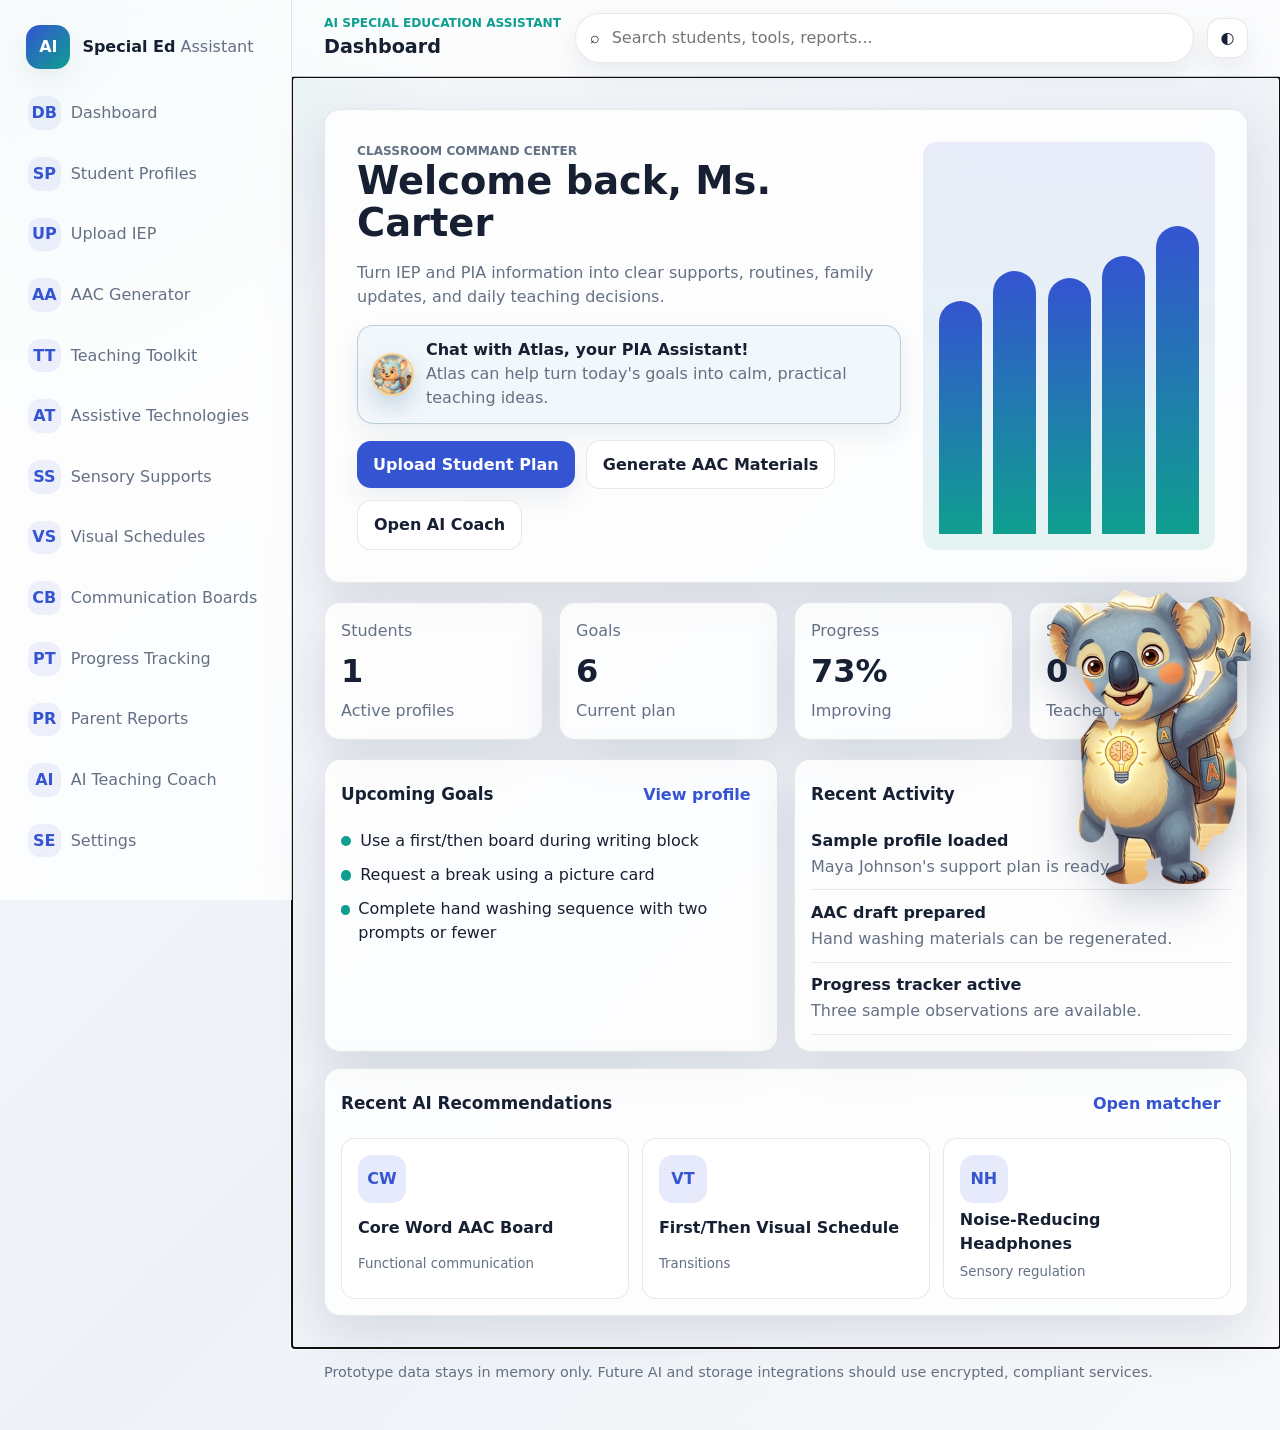
==== commit af6deab2: "Use reference Atlas cutout for chatbot widget" ====
--- a/index.html
+++ b/index.html
@@ -48,34 +48,7 @@
     </div>
 
     <button class="atlas-guide-widget" data-route="coach" aria-label="Open Atlas AI chatbot">
-      <span class="atlas-speech">Need help with a child's PIA plan?</span>
-      <span class="atlas-stage" aria-hidden="true">
-        <span class="atlas-character">
-          <span class="atlas-cape atlas-cape-left"></span>
-          <span class="atlas-cape atlas-cape-right"></span>
-          <span class="atlas-head">
-            <span class="atlas-headdress">
-              <span class="atlas-crown"></span>
-              <span class="atlas-band"></span>
-              <span class="atlas-beads atlas-beads-left"></span>
-              <span class="atlas-beads atlas-beads-right"></span>
-            </span>
-            <span class="atlas-hair atlas-hair-left"></span>
-            <span class="atlas-hair atlas-hair-right"></span>
-            <span class="atlas-eye atlas-eye-left"></span>
-            <span class="atlas-eye atlas-eye-right"></span>
-            <span class="atlas-smile"></span>
-          </span>
-          <span class="atlas-necklace"></span>
-          <span class="atlas-body"></span>
-          <span class="atlas-arm atlas-arm-left"></span>
-          <span class="atlas-arm atlas-arm-right"></span>
-          <span class="atlas-leg atlas-leg-left"></span>
-          <span class="atlas-leg atlas-leg-right"></span>
-          <span class="atlas-foot atlas-foot-left"></span>
-          <span class="atlas-foot atlas-foot-right"></span>
-        </span>
-      </span>
+      <img class="atlas-standing-image" src="assets/images/atlas-standing-widget.png" alt="Atlas, AI chatbot guide" />
     </button>
 
     <div class="toast-region" id="toastRegion" aria-live="polite" aria-atomic="true"></div>
--- a/css/style.css
+++ b/css/style.css
@@ -934,318 +934,28 @@
 
 .atlas-guide-widget {
   position: fixed;
-  right: clamp(0.75rem, 2.4vw, 1.6rem);
-  bottom: clamp(0.75rem, 2.4vw, 1.5rem);
+  right: clamp(0.5rem, 2vw, 1.35rem);
+  bottom: clamp(0.4rem, 1.8vw, 1rem);
   z-index: 65;
-  display: grid;
-  justify-items: center;
-  gap: 0.45rem;
-  width: min(15rem, calc(100vw - 1.5rem));
+  width: clamp(10.5rem, 18vw, 15rem);
   border: 0;
   padding: 0;
   background: transparent;
-  color: var(--text);
-  transform-origin: 70% 100%;
-  animation: atlasWidgetPop 720ms cubic-bezier(0.2, 1.35, 0.35, 1) both;
-}
-
-.atlas-guide-widget:hover .atlas-character {
-  filter: saturate(1.08);
-  animation-duration: 2.4s;
-}
-
-.atlas-guide-widget:hover .atlas-arm-right {
-  animation-duration: 900ms;
-}
-
-.atlas-speech {
-  position: relative;
-  max-width: 13.25rem;
-  padding: 0.75rem 0.9rem;
-  border: 1px solid color-mix(in srgb, var(--atlas-gold) 55%, var(--line));
-  border-radius: 999px;
-  background:
-    linear-gradient(135deg, color-mix(in srgb, var(--atlas-gold) 18%, var(--surface-strong)), var(--surface-strong));
-  box-shadow: 0 14px 34px rgba(38, 56, 74, 0.16);
-  font-size: 0.88rem;
-  font-weight: 900;
-  line-height: 1.2;
-  text-align: center;
-  animation: atlasBubblePulse 2.9s ease-in-out infinite;
-}
-
-.atlas-speech::after {
-  content: "";
-  position: absolute;
-  right: 3.1rem;
-  bottom: -0.42rem;
-  width: 0.86rem;
-  height: 0.86rem;
-  border-right: 1px solid color-mix(in srgb, var(--atlas-gold) 55%, var(--line));
-  border-bottom: 1px solid color-mix(in srgb, var(--atlas-gold) 55%, var(--line));
-  background: var(--surface-strong);
-  transform: rotate(45deg);
-}
-
-.atlas-stage {
-  position: relative;
+  filter: drop-shadow(0 1.2rem 1.35rem rgba(31, 45, 75, 0.28));
+  transform-origin: 50% 100%;
+  animation: atlasWidgetPop 620ms cubic-bezier(0.2, 1.35, 0.35, 1) both, atlasImageIdle 4.8s ease-in-out 900ms infinite;
+}
+
+.atlas-guide-widget:hover {
+  filter: drop-shadow(0 1.45rem 1.6rem rgba(31, 45, 75, 0.34)) saturate(1.08);
+}
+
+.atlas-standing-image {
   display: block;
-  width: 9.4rem;
-  height: 15.2rem;
-  border-radius: 999px 999px 2.6rem 2.6rem;
-}
-
-.atlas-stage::after {
-  content: "";
-  position: absolute;
-  left: 50%;
-  bottom: 0.1rem;
-  width: 6.8rem;
-  height: 1.1rem;
-  border-radius: 50%;
-  background: rgba(38, 56, 74, 0.18);
-  filter: blur(0.2rem);
-  transform: translateX(-50%);
-  animation: atlasShadow 4.6s ease-in-out infinite;
-}
-
-.atlas-character,
-.atlas-character span {
-  position: absolute;
-  display: block;
-}
-
-.atlas-character {
-  left: 50%;
-  bottom: 0.45rem;
-  width: 8.5rem;
-  height: 14.35rem;
-  transform: translateX(-50%);
-  transform-origin: 50% 92%;
-  animation: atlasIdle 4.6s ease-in-out infinite;
-}
-
-.atlas-head {
-  left: 50%;
-  top: 0.4rem;
-  width: 6.45rem;
-  height: 5.75rem;
-  border-radius: 48% 48% 44% 44%;
-  background:
-    radial-gradient(circle at 36% 56%, rgba(255, 195, 131, 0.55) 0 7%, transparent 8%),
-    radial-gradient(circle at 64% 56%, rgba(255, 195, 131, 0.55) 0 7%, transparent 8%),
-    #c87534;
-  border: 0.16rem solid #3f2618;
-  box-shadow: inset 0 -0.28rem 0 rgba(62, 36, 20, 0.16);
-  transform: translateX(-50%);
-  z-index: 8;
-}
-
-.atlas-hair {
-  top: 1.05rem;
-  width: 1.45rem;
-  height: 3.7rem;
-  border-radius: 0.35rem 0.35rem 1rem 1rem;
-  background: #17120f;
-  z-index: 7;
-}
-
-.atlas-hair-left {
-  left: -0.32rem;
-  transform: rotate(6deg);
-}
-
-.atlas-hair-right {
-  right: -0.32rem;
-  transform: rotate(-6deg);
-}
-
-.atlas-headdress {
-  left: 50%;
-  top: -0.95rem;
-  width: 6.95rem;
-  height: 2.45rem;
-  border-radius: 3rem 3rem 1rem 1rem;
-  background:
-    repeating-linear-gradient(90deg, #221812 0 0.42rem, #d9a642 0.42rem 0.62rem, #221812 0.62rem 0.95rem);
-  border: 0.14rem solid #4b2b16;
-  transform: translateX(-50%);
-  z-index: 12;
-}
-
-.atlas-crown {
-  left: 50%;
-  top: -0.78rem;
-  width: 1.1rem;
-  height: 1.38rem;
-  border-radius: 0.7rem 0.7rem 0.18rem 0.18rem;
-  background: linear-gradient(180deg, #fff0a8, #d9922d 72%, #724214);
-  border: 0.12rem solid #4b2b16;
-  transform: translateX(-50%);
-}
-
-.atlas-band {
-  left: 0.45rem;
-  right: 0.45rem;
-  bottom: 0.34rem;
-  height: 0.42rem;
-  border-radius: 999px;
-  background: linear-gradient(90deg, #f7d66e, #17120f, #f7d66e);
-}
-
-.atlas-beads {
-  top: 0.45rem;
-  width: 0.56rem;
-  height: 2.55rem;
-  border-radius: 999px;
-  background:
-    radial-gradient(circle, #f8d56a 0 32%, transparent 34%) 0 0 / 0.56rem 0.56rem;
-}
-
-.atlas-beads-left {
-  left: 0.45rem;
-}
-
-.atlas-beads-right {
-  right: 0.45rem;
-}
-
-.atlas-eye {
-  top: 2.45rem;
-  width: 1.1rem;
-  height: 1.45rem;
-  border-radius: 50%;
-  background:
-    radial-gradient(circle at 36% 28%, white 0 16%, transparent 17%),
-    radial-gradient(circle at 56% 62%, #7b421e 0 24%, #1f120d 25% 100%);
-  border: 0.08rem solid #2a160f;
-  z-index: 13;
-}
-
-.atlas-eye-left {
-  left: 1.55rem;
-}
-
-.atlas-eye-right {
-  right: 1.55rem;
-}
-
-.atlas-smile {
-  left: 50%;
-  top: 4.05rem;
-  width: 1.15rem;
-  height: 0.56rem;
-  border-bottom: 0.14rem solid #3f2618;
-  border-radius: 0 0 999px 999px;
-  transform: translateX(-50%);
-  z-index: 13;
-}
-
-.atlas-body {
-  left: 50%;
-  top: 5.85rem;
-  width: 3.35rem;
-  height: 4.55rem;
-  border-radius: 1.45rem 1.45rem 0.8rem 0.8rem;
-  background:
-    linear-gradient(90deg, transparent 0 42%, #d9a642 42% 58%, transparent 58% 100%),
-    linear-gradient(180deg, #2a1a13, #11100f);
-  border: 0.14rem solid #3f2618;
-  transform: translateX(-50%);
-  z-index: 5;
-}
-
-.atlas-necklace {
-  left: 50%;
-  top: 5.6rem;
-  width: 2.1rem;
-  height: 0.62rem;
-  border-radius: 0 0 999px 999px;
-  background:
-    radial-gradient(circle at 50% 55%, #55c8c5 0 18%, transparent 19%),
-    linear-gradient(90deg, #f7d66e, #55c8c5, #f7d66e);
-  border: 0.08rem solid #4b2b16;
-  transform: translateX(-50%);
-  z-index: 9;
-}
-
-.atlas-cape {
-  top: 5.4rem;
-  width: 2.05rem;
-  height: 5.9rem;
-  border-radius: 0.5rem 0.5rem 1.1rem 1.1rem;
-  background: linear-gradient(180deg, #f0b56f, #c87534);
-  border: 0.12rem solid #5a3219;
-  z-index: 2;
-}
-
-.atlas-cape-left {
-  left: 1.15rem;
-  transform: rotate(7deg);
-}
-
-.atlas-cape-right {
-  right: 1.15rem;
-  transform: rotate(-7deg);
-}
-
-.atlas-arm {
-  top: 6.1rem;
-  width: 0.8rem;
-  height: 3.2rem;
-  border-radius: 999px;
-  background: #c87534;
-  border: 0.11rem solid #5a3219;
-  z-index: 7;
-}
-
-.atlas-arm-left {
-  left: 2.2rem;
-  transform: rotate(-31deg);
-}
-
-.atlas-arm-right {
-  right: 2.2rem;
-  transform-origin: 50% 0.3rem;
-  animation: atlasWave 6s ease-in-out infinite;
-}
-
-.atlas-leg {
-  top: 9.75rem;
-  width: 0.92rem;
-  height: 3.15rem;
-  border-radius: 999px;
-  background: #17120f;
-  border: 0.1rem solid #3f2618;
-  z-index: 4;
-}
-
-.atlas-leg-left {
-  left: 3.12rem;
-}
-
-.atlas-leg-right {
-  right: 3.12rem;
-}
-
-.atlas-foot {
-  bottom: 0.05rem;
-  width: 1.32rem;
-  height: 0.64rem;
-  border-radius: 999px 999px 0.45rem 0.45rem;
-  background: linear-gradient(90deg, #d9a642, #15100d);
-  border: 0.1rem solid #3f2618;
-  z-index: 6;
-}
-
-.atlas-foot-left {
-  left: 2.68rem;
-  transform: rotate(-5deg);
-}
-
-.atlas-foot-right {
-  right: 2.68rem;
-  transform: rotate(5deg);
+  width: 100%;
+  height: auto;
+  pointer-events: none;
+  user-select: none;
 }
 
 .toast {
@@ -1319,11 +1029,11 @@
 @keyframes atlasWidgetPop {
   0% {
     opacity: 0;
-    transform: translateY(2rem) scale(0.7) rotate(5deg);
+    transform: translateY(2rem) scale(0.74) rotate(4deg);
   }
   62% {
     opacity: 1;
-    transform: translateY(-0.55rem) scale(1.06) rotate(-2deg);
+    transform: translateY(-0.45rem) scale(1.04) rotate(-1.5deg);
   }
   100% {
     opacity: 1;
@@ -1331,67 +1041,16 @@
   }
 }
 
-@keyframes atlasIdle {
+@keyframes atlasImageIdle {
   0%,
   100% {
-    transform: translateX(-50%) translateY(0) scaleY(1);
-  }
-  40% {
-    transform: translateX(-50%) translateY(-0.24rem) scaleY(1.018);
-  }
-  70% {
-    transform: translateX(-50%) translateY(-0.08rem) scaleY(0.992);
-  }
-}
-
-@keyframes atlasShadow {
-  0%,
-  100% {
-    opacity: 0.22;
-    transform: translateX(-50%) scaleX(1);
-  }
-  45% {
-    opacity: 0.13;
-    transform: translateX(-50%) scaleX(0.86);
-  }
-}
-
-@keyframes atlasBubblePulse {
-  0%,
-  100% {
-    box-shadow:
-      0 14px 34px rgba(38, 56, 74, 0.16),
-      0 0 0 0 color-mix(in srgb, var(--atlas-gold) 32%, transparent);
-    transform: scale(1);
-  }
-  50% {
-    box-shadow:
-      0 18px 42px rgba(38, 56, 74, 0.18),
-      0 0 0 0.45rem color-mix(in srgb, var(--atlas-gold) 13%, transparent);
-    transform: scale(1.025);
-  }
-}
-
-@keyframes atlasWave {
-  0%,
-  68%,
-  100% {
-    transform: rotate(28deg);
+    transform: translateY(0) scaleY(1);
+  }
+  42% {
+    transform: translateY(-0.28rem) scaleY(1.012);
   }
   72% {
-    transform: rotate(-68deg) translateY(-0.35rem);
-  }
-  77% {
-    transform: rotate(-34deg) translateY(-0.12rem);
-  }
-  82% {
-    transform: rotate(-70deg) translateY(-0.35rem);
-  }
-  87% {
-    transform: rotate(-32deg) translateY(-0.1rem);
-  }
-  92% {
-    transform: rotate(-62deg) translateY(-0.28rem);
+    transform: translateY(-0.08rem) scaleY(0.996);
   }
 }
 
@@ -1473,19 +1132,8 @@
   }
 
   .atlas-guide-widget {
-    width: 11.5rem;
-  }
-
-  .atlas-speech {
-    max-width: 10.5rem;
-    padding: 0.62rem 0.75rem;
-    font-size: 0.78rem;
-  }
-
-  .atlas-stage {
-    transform: scale(0.82);
-    transform-origin: 50% 100%;
-    margin-top: -1.6rem;
-    margin-bottom: -1.3rem;
-  }
-}
+    width: 9.5rem;
+    right: 0.25rem;
+    bottom: 0.2rem;
+  }
+}
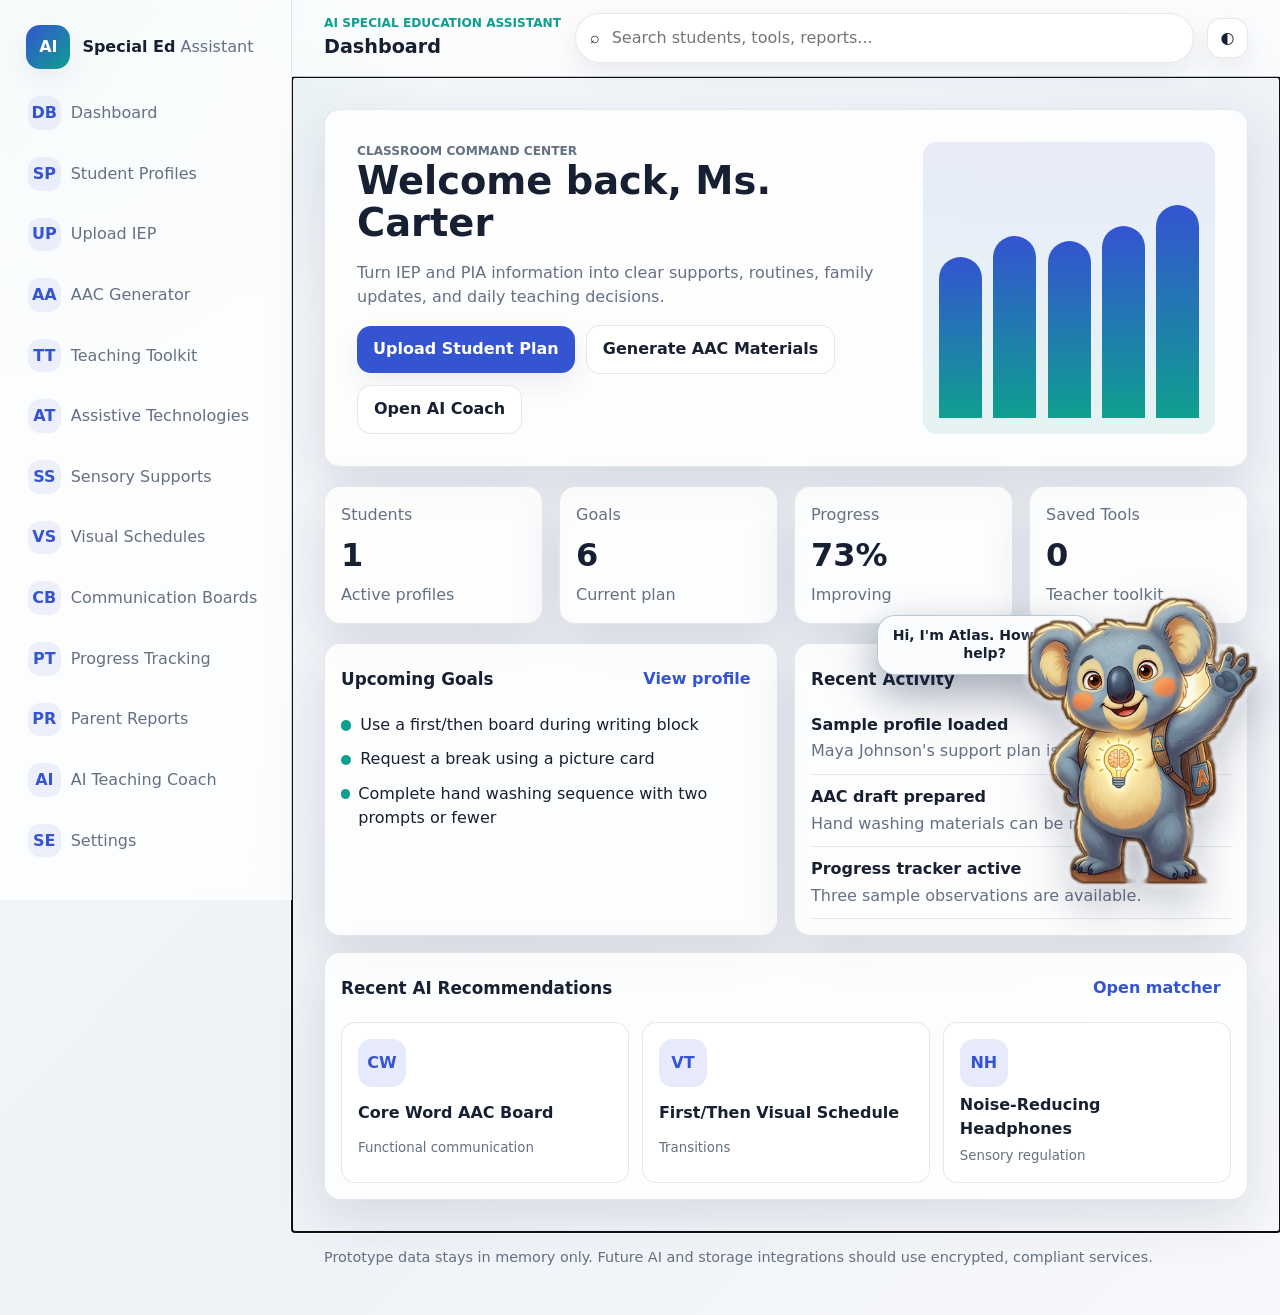
==== commit f39ba97e: "Clean up Atlas cutout and corner greeting" ====
--- a/index.html
+++ b/index.html
@@ -48,6 +48,7 @@
     </div>
 
     <button class="atlas-guide-widget" data-route="coach" aria-label="Open Atlas AI chatbot">
+      <span class="atlas-corner-bubble">Hi, I'm Atlas. How can i help?</span>
       <img class="atlas-standing-image" src="assets/images/atlas-standing-widget.png" alt="Atlas, AI chatbot guide" />
     </button>
 
--- a/css/style.css
+++ b/css/style.css
@@ -339,29 +339,6 @@
   gap: 0.7rem;
 }
 
-.atlas-dashboard-callout {
-  display: grid;
-  grid-template-columns: auto minmax(0, 1fr);
-  align-items: center;
-  gap: 0.75rem;
-  width: min(100%, 34rem);
-  margin: 1rem 0;
-  padding: 0.8rem;
-  border: 1px solid color-mix(in srgb, var(--atlas-blue-strong) 25%, var(--line));
-  border-radius: 16px;
-  background: color-mix(in srgb, var(--atlas-blue) 18%, var(--surface-strong));
-  box-shadow: var(--shadow-soft);
-}
-
-.atlas-dashboard-callout strong,
-.atlas-dashboard-callout span {
-  display: block;
-}
-
-.atlas-dashboard-callout span {
-  color: var(--muted);
-}
-
 .primary-button,
 .secondary-button,
 .text-button,
@@ -950,10 +927,44 @@
   filter: drop-shadow(0 1.45rem 1.6rem rgba(31, 45, 75, 0.34)) saturate(1.08);
 }
 
+.atlas-corner-bubble {
+  position: absolute;
+  right: min(72%, 10.4rem);
+  top: clamp(0.4rem, 2vw, 1.1rem);
+  width: min(13.5rem, 48vw);
+  padding: 0.72rem 0.85rem;
+  border: 1px solid color-mix(in srgb, var(--atlas-blue-strong) 34%, var(--line));
+  border-radius: 18px 18px 6px 18px;
+  background: color-mix(in srgb, var(--surface-strong) 94%, var(--atlas-blue));
+  box-shadow: 0 16px 38px rgba(31, 45, 75, 0.16);
+  color: var(--text);
+  font-size: 0.88rem;
+  font-weight: 900;
+  line-height: 1.25;
+  pointer-events: none;
+  animation: atlasBubblePulse 2.8s ease-in-out infinite;
+}
+
+.atlas-corner-bubble::after {
+  content: "";
+  position: absolute;
+  right: -0.42rem;
+  bottom: 0.75rem;
+  width: 0.8rem;
+  height: 0.8rem;
+  border-right: 1px solid color-mix(in srgb, var(--atlas-blue-strong) 34%, var(--line));
+  border-bottom: 1px solid color-mix(in srgb, var(--atlas-blue-strong) 34%, var(--line));
+  background: inherit;
+  transform: rotate(-45deg);
+}
+
 .atlas-standing-image {
   display: block;
   width: 100%;
   height: auto;
+  filter:
+    drop-shadow(0 0 1px rgba(86, 53, 28, 0.95))
+    drop-shadow(0 0 5px rgba(255, 255, 255, 0.92));
   pointer-events: none;
   user-select: none;
 }
@@ -1051,6 +1062,18 @@
   }
   72% {
     transform: translateY(-0.08rem) scaleY(0.996);
+  }
+}
+
+@keyframes atlasBubblePulse {
+  0%,
+  100% {
+    transform: scale(1);
+    box-shadow: 0 16px 38px rgba(31, 45, 75, 0.16);
+  }
+  50% {
+    transform: scale(1.035);
+    box-shadow: 0 20px 46px rgba(31, 45, 75, 0.2);
   }
 }
 
@@ -1125,8 +1148,7 @@
     grid-template-columns: 1fr;
   }
 
-  .atlas-welcome,
-  .atlas-dashboard-callout {
+  .atlas-welcome {
     grid-template-columns: 1fr;
     text-align: left;
   }
@@ -1136,4 +1158,11 @@
     right: 0.25rem;
     bottom: 0.2rem;
   }
-}
+
+  .atlas-corner-bubble {
+    right: 7.6rem;
+    top: 0.35rem;
+    width: min(11rem, 58vw);
+    font-size: 0.78rem;
+  }
+}
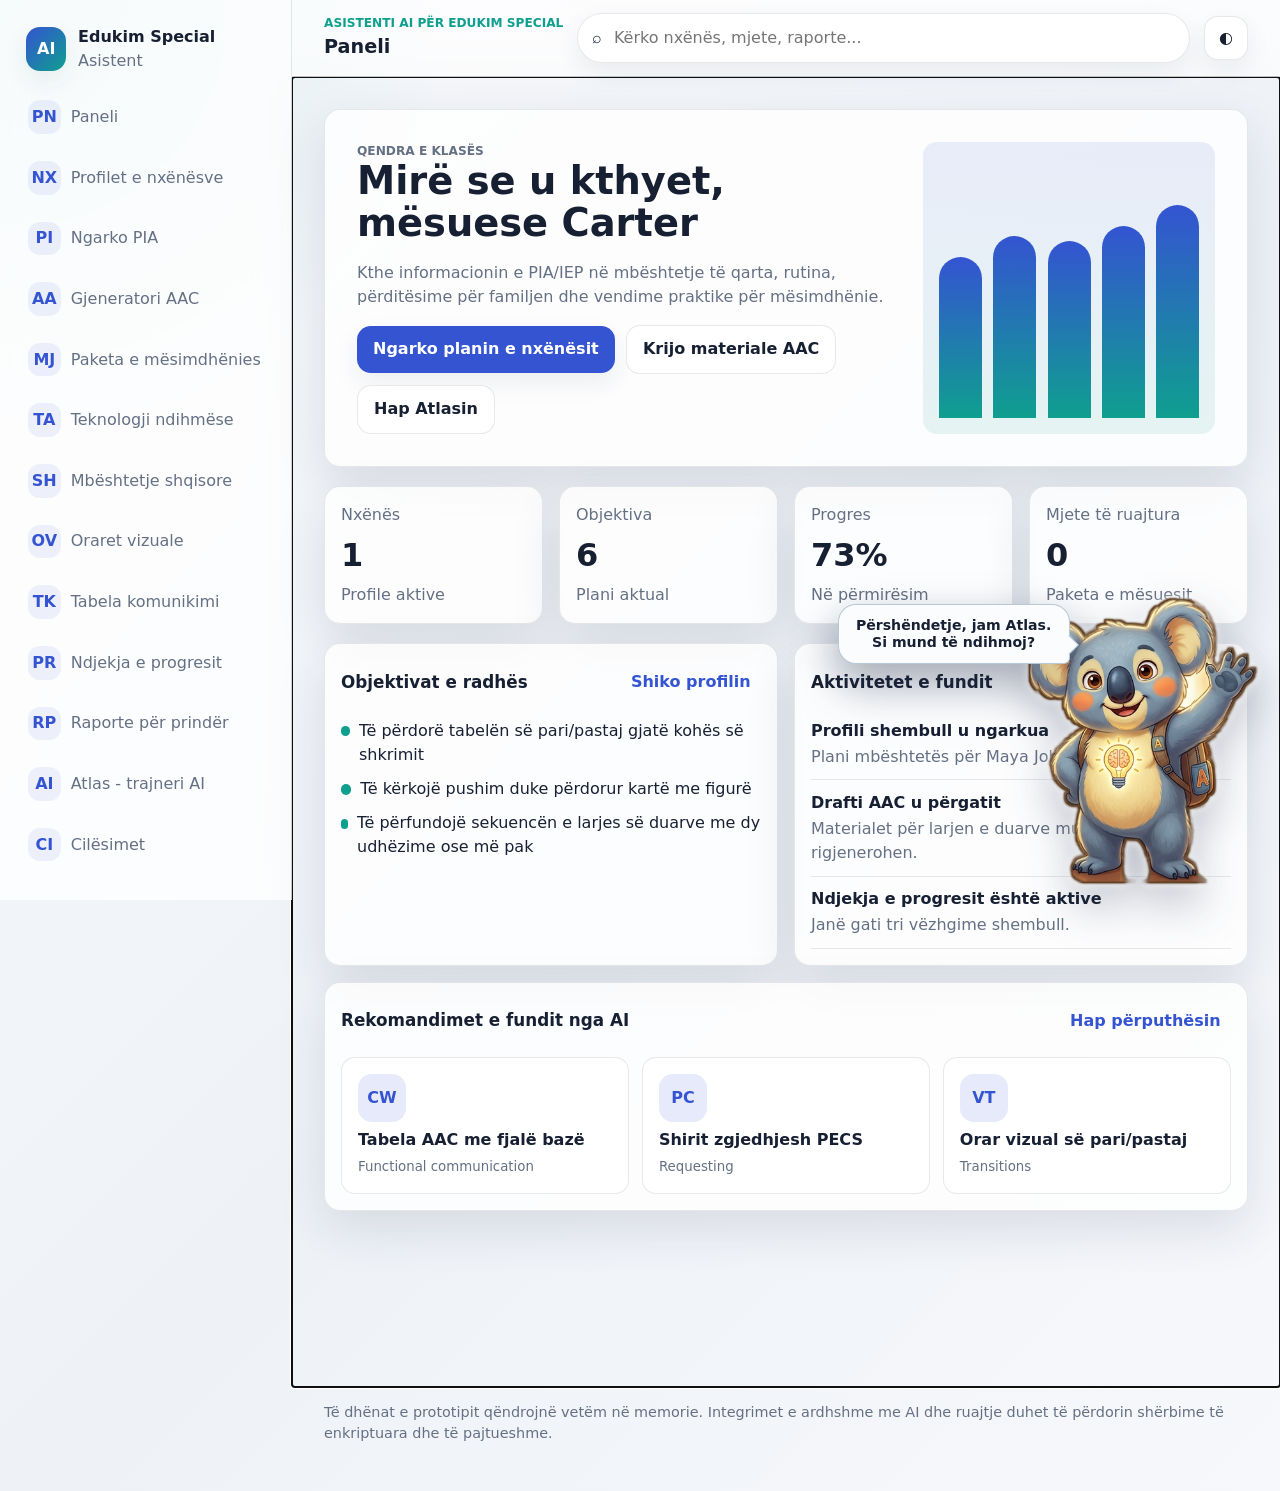
==== commit c94a65ab: "Localize app in Albanian and improve mobile layout" ====
--- a/index.html
+++ b/index.html
@@ -1,21 +1,21 @@
 <!doctype html>
-<html lang="en">
+<html lang="sq">
   <head>
     <meta charset="UTF-8" />
     <meta name="viewport" content="width=device-width, initial-scale=1.0" />
-    <meta name="description" content="AI-powered special education planning assistant for IEP, AAC, progress, and parent reports." />
-    <title>AI Special Education Assistant</title>
+    <meta name="description" content="Asistent me AI për edukim special, PIA, AAC, ndjekje progresi dhe raporte për prindër." />
+    <title>Asistenti AI për Edukim Special</title>
     <link rel="stylesheet" href="css/style.css" />
   </head>
   <body>
-    <a class="skip-link" href="#mainContent">Skip to content</a>
+    <a class="skip-link" href="#mainContent">Kalo te përmbajtja</a>
     <div class="app-shell">
-      <aside class="sidebar" id="sidebar" aria-label="Main navigation">
+      <aside class="sidebar" id="sidebar" aria-label="Navigimi kryesor">
         <div class="sidebar-brand">
           <div class="brand-mark">AI</div>
           <div>
-            <strong>Special Ed</strong>
-            <span>Assistant</span>
+            <strong>Edukim Special</strong>
+            <span>Asistent</span>
           </div>
         </div>
         <nav class="nav-list" id="navList"></nav>
@@ -23,17 +23,17 @@
 
       <div class="workspace">
         <header class="topbar" role="banner">
-          <button class="icon-button menu-toggle" data-action="toggle-sidebar" aria-label="Toggle navigation">☰</button>
+          <button class="icon-button menu-toggle" data-action="toggle-sidebar" aria-label="Hap ose mbyll menunë">☰</button>
           <div class="brand-mark small" aria-hidden="true">AI</div>
           <div class="title-block">
-            <p class="eyebrow">AI Special Education Assistant</p>
-            <h1 id="pageTitle">Dashboard</h1>
+            <p class="eyebrow">Asistenti AI për Edukim Special</p>
+            <h1 id="pageTitle">Paneli</h1>
           </div>
           <label class="search-shell" for="globalSearch">
             <span aria-hidden="true">⌕</span>
-            <input id="globalSearch" type="search" placeholder="Search students, tools, reports..." autocomplete="off" />
+            <input id="globalSearch" type="search" placeholder="Kërko nxënës, mjete, raporte..." autocomplete="off" />
           </label>
-          <button class="icon-button" data-action="toggle-theme" aria-label="Toggle dark mode">◐</button>
+          <button class="icon-button" data-action="toggle-theme" aria-label="Ndrysho modalitetin e errët">◐</button>
         </header>
 
         <main id="mainContent" tabindex="-1">
@@ -42,22 +42,22 @@
         </main>
 
         <footer class="app-footer">
-          <p>Prototype data stays in memory only. Future AI and storage integrations should use encrypted, compliant services.</p>
+          <p>Të dhënat e prototipit qëndrojnë vetëm në memorie. Integrimet e ardhshme me AI dhe ruajtje duhet të përdorin shërbime të enkriptuara dhe të pajtueshme.</p>
         </footer>
       </div>
     </div>
 
-    <button class="atlas-guide-widget" data-route="coach" aria-label="Open Atlas AI chatbot">
-      <span class="atlas-corner-bubble">Hi, I'm Atlas. How can i help?</span>
-      <img class="atlas-standing-image" src="assets/images/atlas-standing-widget.png" alt="Atlas, AI chatbot guide" />
+    <button class="atlas-guide-widget" data-route="coach" aria-label="Hap bisedën me Atlas">
+      <span class="atlas-corner-bubble">Përshëndetje, jam Atlas. Si mund të ndihmoj?</span>
+      <img class="atlas-standing-image" src="assets/images/atlas-standing-widget.png" alt="Atlas, udhëzuesi i bisedës AI" />
     </button>
 
     <div class="toast-region" id="toastRegion" aria-live="polite" aria-atomic="true"></div>
     <div class="modal-backdrop hidden" id="modalBackdrop" role="presentation">
       <section class="modal" role="dialog" aria-modal="true" aria-labelledby="modalTitle">
-        <button class="icon-button modal-close" data-action="close-modal" aria-label="Close modal">×</button>
-        <p class="eyebrow" id="modalEyebrow">Details</p>
-        <h2 id="modalTitle">Details</h2>
+        <button class="icon-button modal-close" data-action="close-modal" aria-label="Mbyll dritaren">×</button>
+        <p class="eyebrow" id="modalEyebrow">Detaje</p>
+        <h2 id="modalTitle">Detaje</h2>
         <div id="modalBody"></div>
       </section>
     </div>
@@ -65,8 +65,8 @@
     <template id="loadingTemplate">
       <div class="loading-state">
         <span class="spinner" aria-hidden="true"></span>
-        <strong>Reviewing the plan...</strong>
-        <p>Extracting goals, supports, and classroom recommendations.</p>
+        <strong>Duke shqyrtuar planin...</strong>
+        <p>Duke nxjerrë objektivat, mbështetjet dhe rekomandimet për klasë.</p>
       </div>
     </template>
 
--- a/css/style.css
+++ b/css/style.css
@@ -50,6 +50,7 @@
 
 html {
   scroll-behavior: smooth;
+  -webkit-text-size-adjust: 100%;
 }
 
 body {
@@ -76,6 +77,12 @@
 select,
 textarea {
   font: inherit;
+}
+
+input,
+select,
+textarea {
+  font-size: 1rem;
 }
 
 button {
@@ -180,6 +187,7 @@
   border: 0;
   border-radius: 14px;
   padding: 0.72rem;
+  min-height: 44px;
   color: var(--muted);
   background: transparent;
   text-align: left;
@@ -281,8 +289,8 @@
 .icon-button {
   display: grid;
   place-items: center;
-  width: 2.55rem;
-  height: 2.55rem;
+  width: 2.75rem;
+  height: 2.75rem;
   border: 1px solid var(--line);
   border-radius: 14px;
   background: var(--surface-strong);
@@ -296,6 +304,7 @@
 
 main {
   padding: clamp(1rem, 3vw, 2rem);
+  padding-bottom: clamp(7rem, 15vw, 11rem);
 }
 
 .view-root {
@@ -347,6 +356,7 @@
   border-radius: 14px;
   padding: 0.72rem 1rem;
   font-weight: 800;
+  min-height: 44px;
   transition: transform 180ms ease, box-shadow 180ms ease, background 180ms ease;
 }
 
@@ -779,7 +789,7 @@
   width: 100%;
   height: 100%;
   object-fit: cover;
-  object-position: 52% 34%;
+  object-position: 50% 18%;
 }
 
 .chat-form {
@@ -818,6 +828,7 @@
   border: 1px solid var(--line);
   border-radius: 999px;
   padding: 0.5rem 0.7rem;
+  min-height: 44px;
   background: var(--surface-strong);
   color: var(--text);
 }
@@ -871,6 +882,7 @@
   border: 1px solid var(--line);
   border-radius: 14px;
   padding: 0.7rem;
+  min-height: 44px;
   background: var(--surface-strong);
   color: var(--text);
   text-align: left;
@@ -929,9 +941,10 @@
 
 .atlas-corner-bubble {
   position: absolute;
-  right: min(72%, 10.4rem);
-  top: clamp(0.4rem, 2vw, 1.1rem);
-  width: min(13.5rem, 48vw);
+  right: min(82%, 11.8rem);
+  top: clamp(0.05rem, 1.4vw, 0.45rem);
+  z-index: 2;
+  width: min(14.5rem, 52vw);
   padding: 0.72rem 0.85rem;
   border: 1px solid color-mix(in srgb, var(--atlas-blue-strong) 34%, var(--line));
   border-radius: 18px 18px 6px 18px;
@@ -959,6 +972,8 @@
 }
 
 .atlas-standing-image {
+  position: relative;
+  z-index: 1;
   display: block;
   width: 100%;
   height: auto;
@@ -1120,9 +1135,29 @@
 }
 
 @media (max-width: 760px) {
+  body {
+    min-width: 0;
+  }
+
   .topbar {
     display: grid;
     grid-template-columns: auto auto 1fr auto;
+    gap: 0.65rem;
+    min-height: auto;
+    padding: 0.72rem;
+  }
+
+  .title-block {
+    min-width: 0;
+  }
+
+  .title-block h1 {
+    font-size: 1rem;
+  }
+
+  main {
+    padding: 0.85rem;
+    padding-bottom: 11rem;
   }
 
   .search-shell {
@@ -1148,21 +1183,58 @@
     grid-template-columns: 1fr;
   }
 
+  .hero-panel,
+  .glass-card,
+  .stat-card,
+  .tool-card,
+  .profile-card,
+  .material-card,
+  .settings-panel {
+    padding: 0.9rem;
+  }
+
+  .hero-actions .primary-button,
+  .hero-actions .secondary-button,
+  .toolbar .primary-button,
+  .toolbar .secondary-button,
+  .report-actions .primary-button,
+  .report-actions .secondary-button {
+    width: 100%;
+    justify-content: center;
+  }
+
+  .board-grid {
+    grid-template-columns: repeat(2, minmax(0, 1fr));
+  }
+
+  .chat-shell {
+    grid-template-rows: auto auto minmax(18rem, 58vh) auto;
+  }
+
+  .message {
+    grid-template-columns: 2.4rem minmax(0, 1fr);
+    max-width: 100%;
+  }
+
+  .message.teacher {
+    max-width: 92%;
+  }
+
   .atlas-welcome {
     grid-template-columns: 1fr;
     text-align: left;
   }
 
   .atlas-guide-widget {
-    width: 9.5rem;
-    right: 0.25rem;
-    bottom: 0.2rem;
+    width: 7.75rem;
+    right: max(0.2rem, env(safe-area-inset-right));
+    bottom: max(0.2rem, env(safe-area-inset-bottom));
   }
 
   .atlas-corner-bubble {
-    right: 7.6rem;
-    top: 0.35rem;
-    width: min(11rem, 58vw);
+    right: 6.8rem;
+    top: 0.2rem;
+    width: min(11.5rem, 66vw);
     font-size: 0.78rem;
   }
 }
